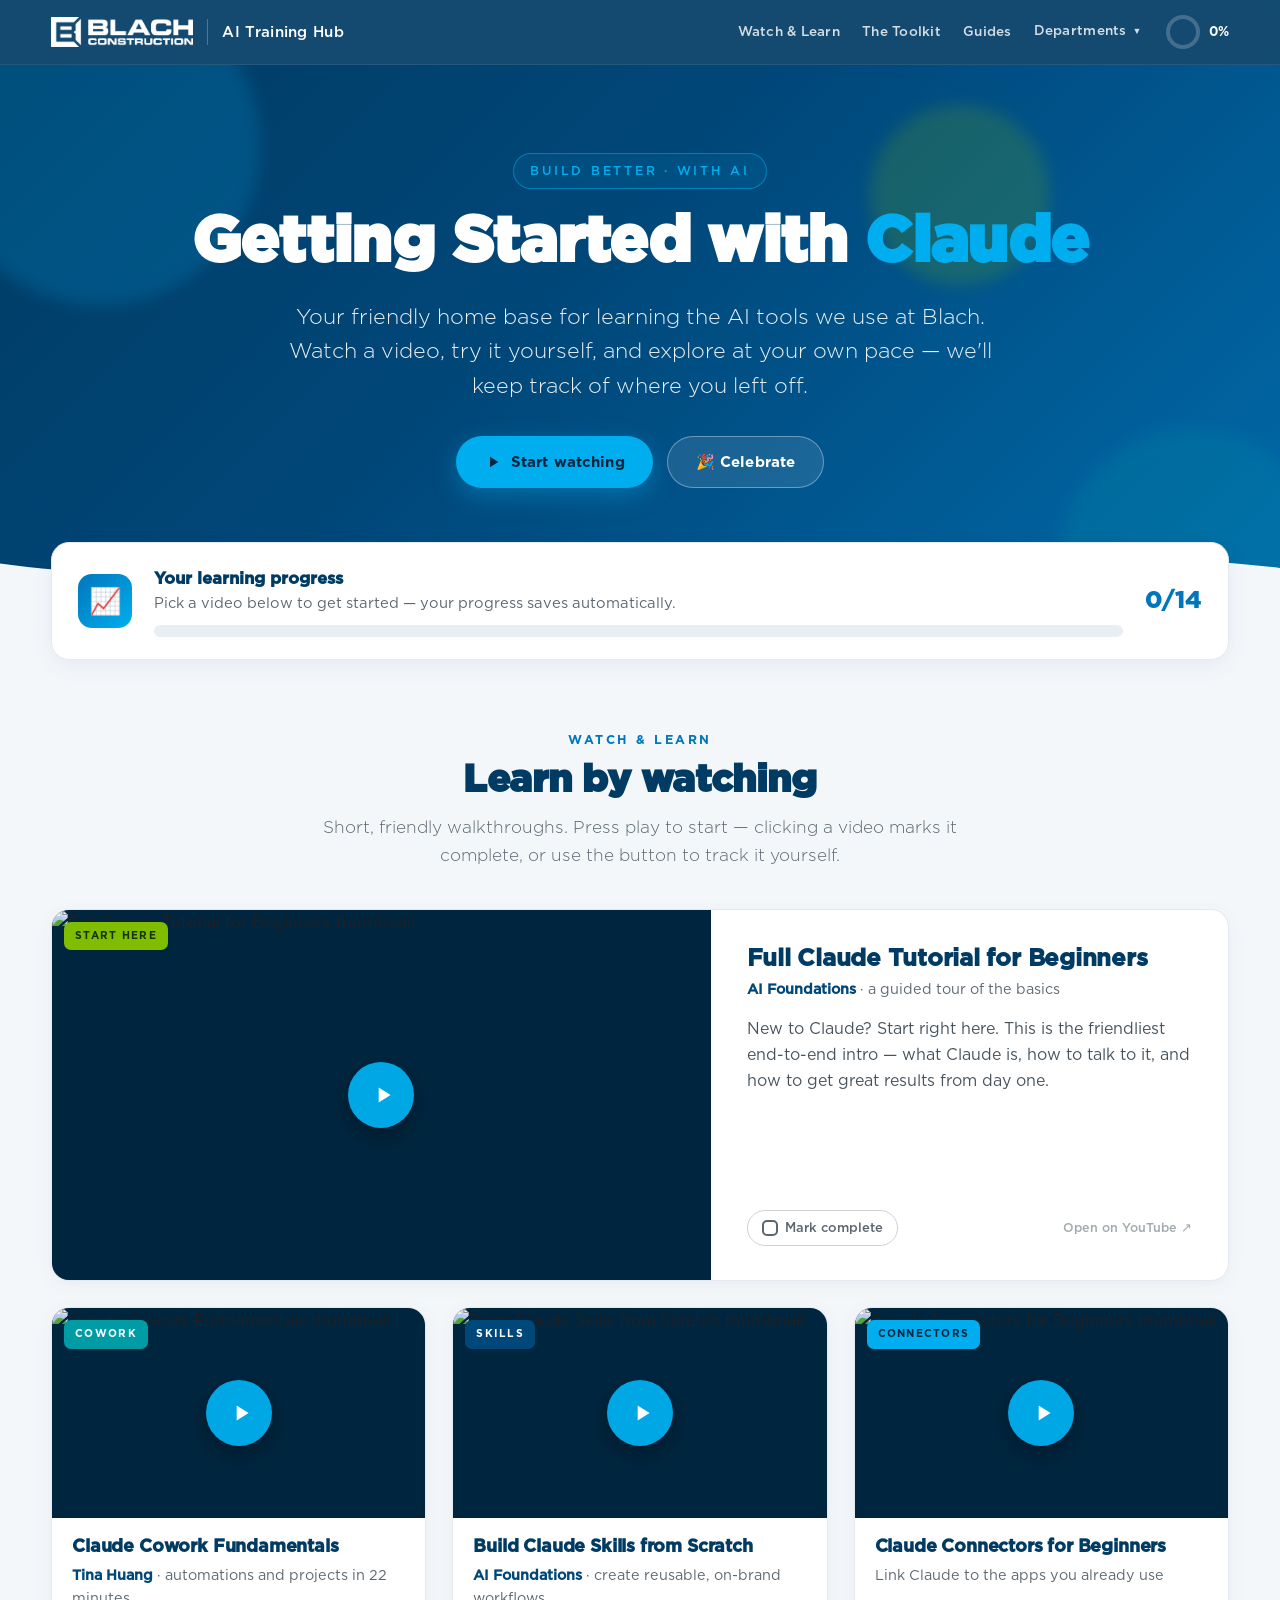
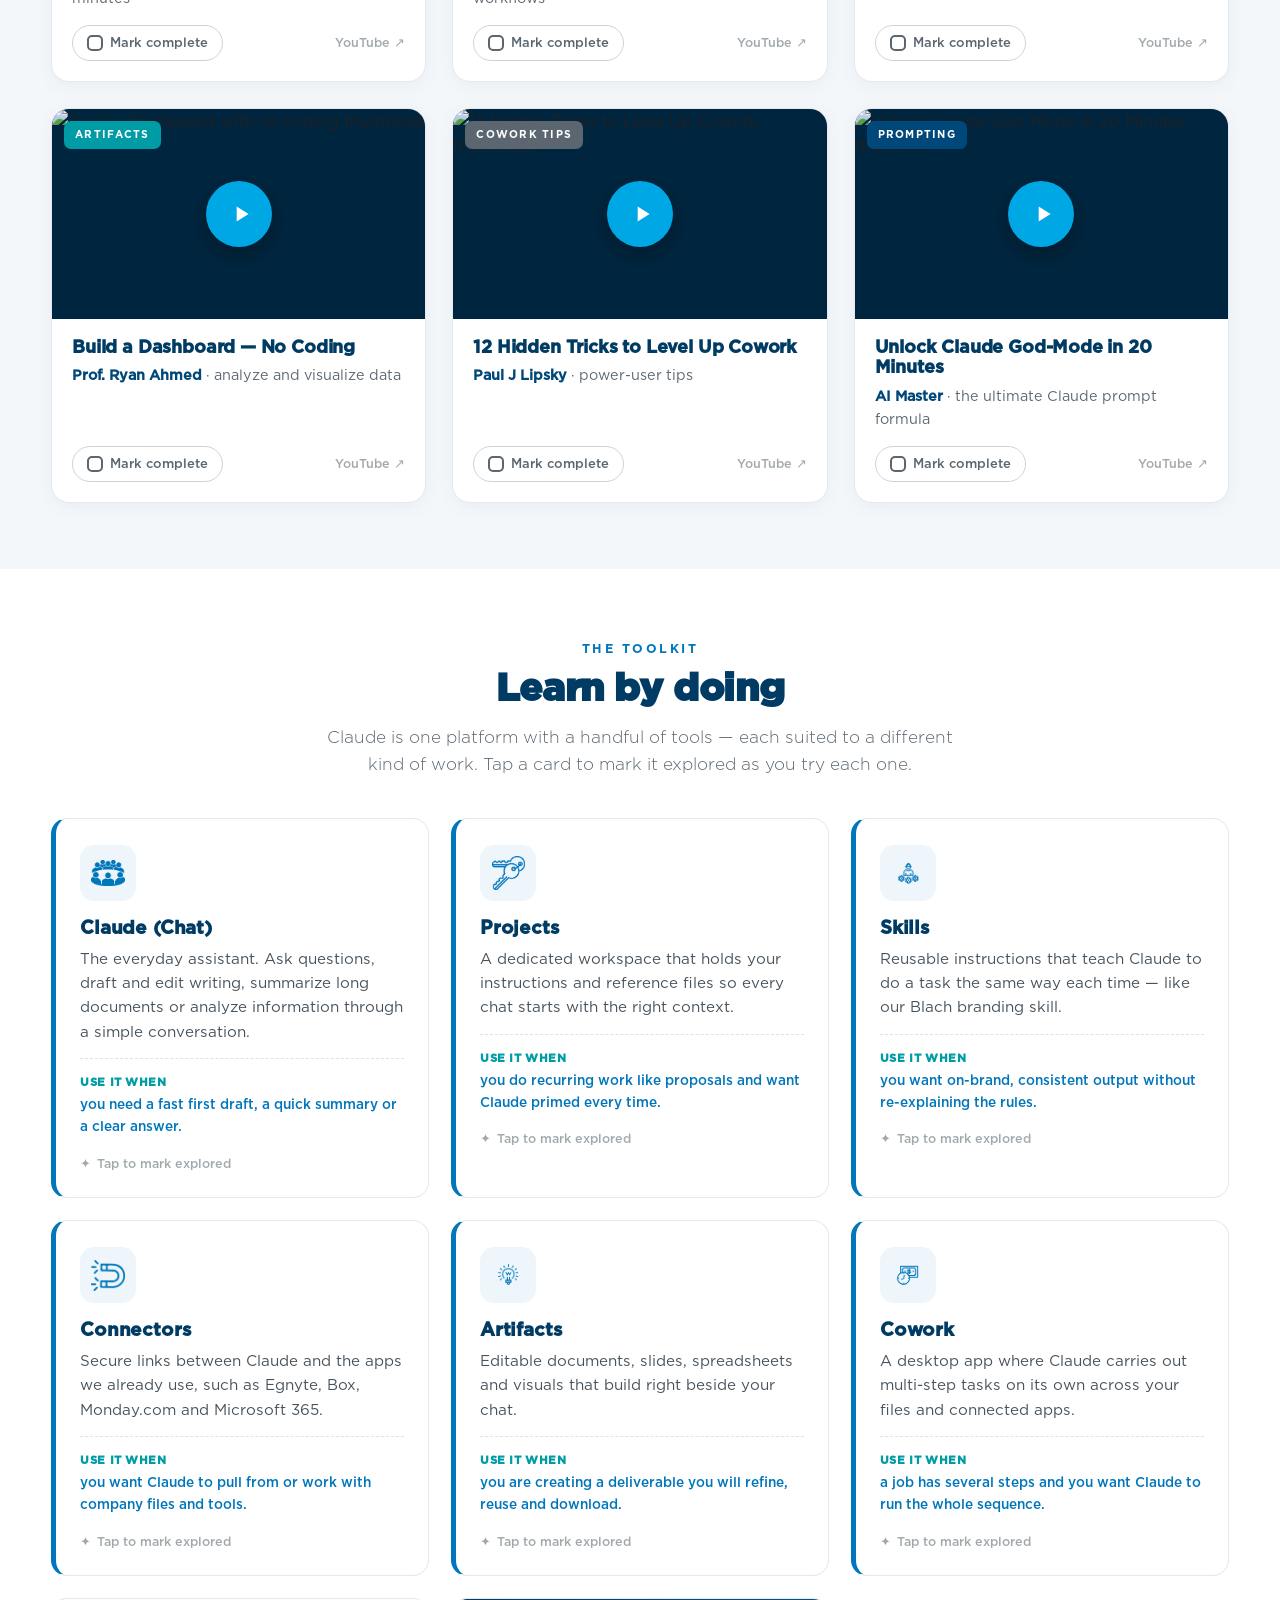
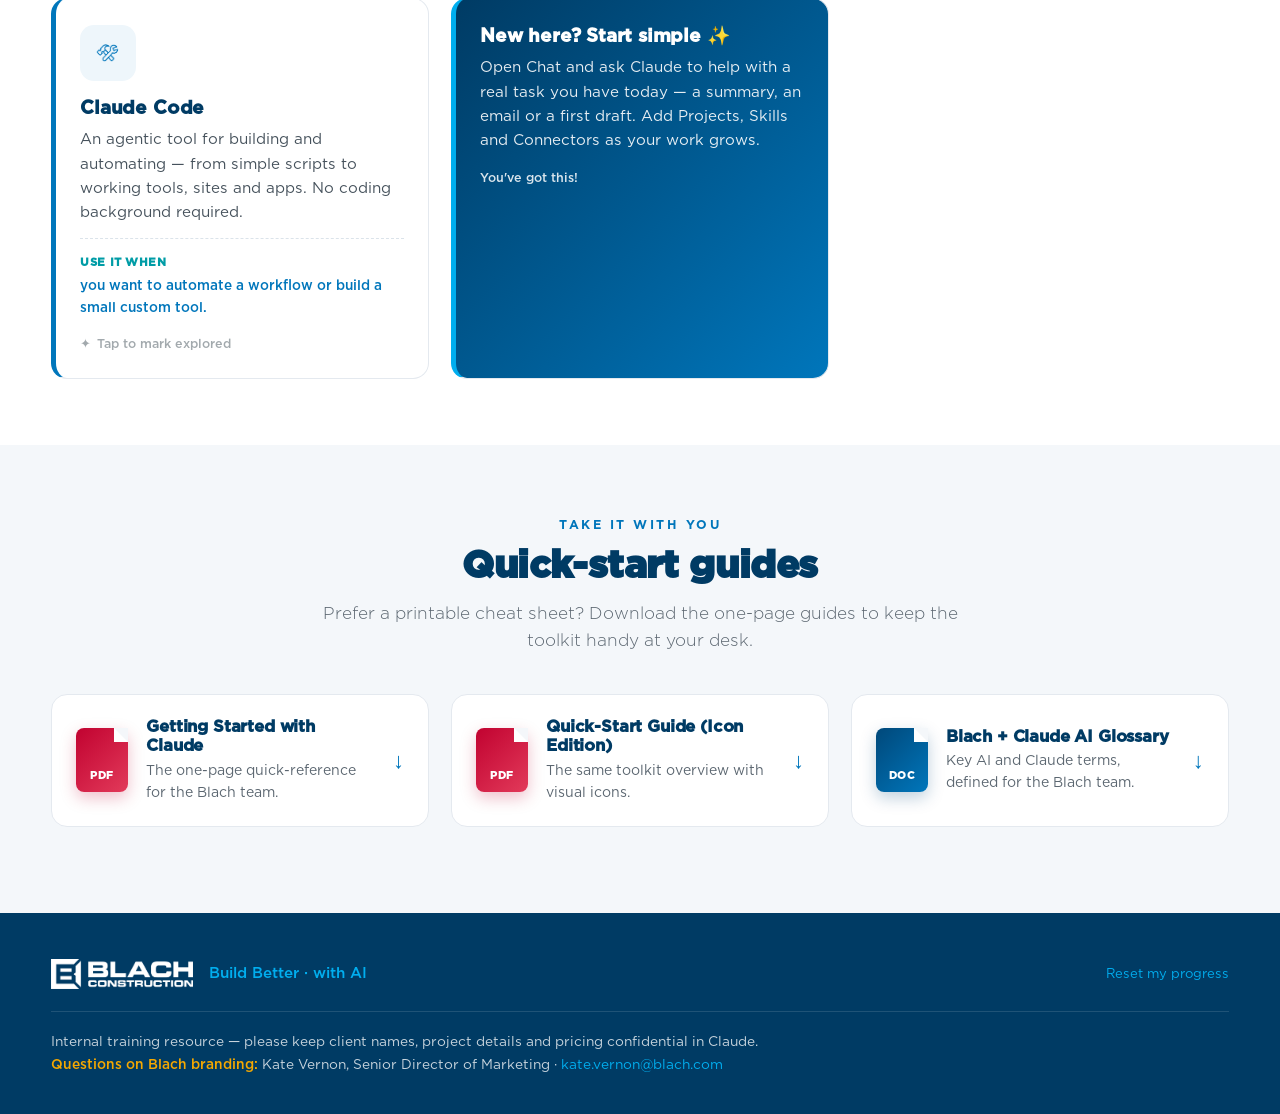
==== index.html @ 416b55e4 "Add Preconstruction department page - New preconstruction.html: Claude for Preconstruction with 5 ve" ====
<!DOCTYPE html>
<html lang="en">
<head>
  <meta charset="UTF-8" />
  <meta name="viewport" content="width=device-width, initial-scale=1.0" />
  <title>Blach AI Training Hub — Getting Started with Claude</title>
  <meta name="description" content="Blach Construction's AI training hub. Watch, do, and explore your way to using Claude in your workday." />
  <link rel="icon" type="image/png" href="assets/img/blach-logo-bug-blue.png" />
  <link rel="preconnect" href="https://i.ytimg.com" />
  <link rel="preconnect" href="https://www.youtube-nocookie.com" />
  <link rel="stylesheet" href="css/brand.css" />
  <link rel="stylesheet" href="css/styles.css" />
</head>
<body data-page="home">
  <canvas id="confetti-canvas" aria-hidden="true"></canvas>

  <!-- ============ NAV ============ -->
  <header class="nav">
    <div class="wrap nav-inner">
      <div class="nav-brand">
        <img class="nav-logo" src="assets/img/blach-logo-horizontal-white.png" alt="Blach Construction" />
        <span class="divider"></span>
        <span class="wordmark">AI Training Hub</span>
      </div>
      <nav class="nav-links">
        <a href="#watch">Watch &amp; Learn</a>
        <a href="#toolkit">The Toolkit</a>
        <a href="#guides">Guides</a>
        <div class="nav-dd">
          <button type="button" aria-haspopup="true" aria-expanded="false">Departments <span class="caret">▼</span></button>
          <div class="menu" role="menu">
            <div class="dd-head">By department</div>
            <a href="marketing.html" role="menuitem"><span class="dot"></span> Marketing</a>
            <a href="accounting.html" role="menuitem"><span class="dot"></span> Accounting</a>
            <a href="preconstruction.html" role="menuitem"><span class="dot"></span> Preconstruction</a>
            <a href="#" class="soon" role="menuitem"><span class="dot"></span> More teams <span class="tag-soon">Soon</span></a>
          </div>
        </div>
      </nav>
      <div class="nav-progress" title="Your overall progress">
        <svg class="ring" viewBox="0 0 34 34" aria-hidden="true">
          <circle class="bg" cx="17" cy="17" r="15"></circle>
          <circle class="fg" cx="17" cy="17" r="15"></circle>
        </svg>
        <span class="pct">0%</span>
      </div>
    </div>
  </header>

  <!-- ============ HERO ============ -->
  <section class="hero">
    <span class="blob b1"></span><span class="blob b2"></span><span class="blob b3"></span>
    <div class="wrap">
      <span class="eyebrow">Build Better · with AI</span>
      <h1>Getting Started with <span class="accent">Claude</span></h1>
      <p class="lede">Your friendly home base for learning the AI tools we use at Blach. Watch a video, try it yourself, and explore at your own pace — we'll keep track of where you left off.</p>
      <div class="hero-cta">
        <a href="#watch" class="btn btn-primary">
          <svg width="18" height="18" viewBox="0 0 24 24" fill="currentColor"><path d="M8 5v14l11-7z"/></svg>
          Start watching
        </a>
        <button id="celebrate" class="btn btn-ghost" type="button">🎉 Celebrate</button>
      </div>
    </div>
    <svg class="wave" viewBox="0 0 1440 80" preserveAspectRatio="none" aria-hidden="true">
      <path fill="#f4f7fa" d="M0,40 C360,90 1080,0 1440,45 L1440,80 L0,80 Z"></path>
    </svg>
  </section>

  <!-- ============ PROGRESS BANNER ============ -->
  <div class="wrap">
    <div class="progress-banner reveal">
      <div class="pb-icon">📈</div>
      <div class="pb-text">
        <strong>Your learning progress</strong>
        <div class="sub pb-sub-dynamic">Pick a video below to get started — your progress saves automatically.</div>
        <div class="progress-bar-track"><div class="progress-bar-fill"></div></div>
      </div>
      <div class="pb-count">0/0</div>
    </div>
  </div>

  <!-- ============ WATCH & LEARN ============ -->
  <section class="block" id="watch">
    <div class="wrap">
      <div class="section-head reveal">
        <span class="kicker">Watch &amp; Learn</span>
        <h2>Learn by watching</h2>
        <p>Short, friendly walkthroughs. Press play to start — clicking a video marks it complete, or use the button to track it yourself.</p>
      </div>

      <div class="video-grid">

        <!-- FEATURED -->
        <article class="video-card featured reveal" data-id="rRrBbyv3ChM" data-title="Full Claude Tutorial for Beginners">
          <div class="vc-media">
            <span class="vc-badge start">Start here</span>
            <span class="vc-done-flag"><svg viewBox="0 0 24 24"><path d="M9 16.2 4.8 12l-1.4 1.4L9 19 21 7l-1.4-1.4z"/></svg></span>
            <img class="thumb" loading="lazy" src="https://i.ytimg.com/vi/rRrBbyv3ChM/hqdefault.jpg" alt="Full Claude Tutorial for Beginners thumbnail" />
            <div class="vc-play"><span class="pbtn"><svg viewBox="0 0 24 24"><path d="M8 5v14l11-7z"/></svg></span></div>
          </div>
          <div class="vc-body">
            <h3>Full Claude Tutorial for Beginners</h3>
            <p class="author"><b>AI Foundations</b> · a guided tour of the basics</p>
            <p class="desc" style="font-family:var(--font-book);color:#46525c;margin-bottom:18px;">New to Claude? Start right here. This is the friendliest end-to-end intro — what Claude is, how to talk to it, and how to get great results from day one.</p>
            <div class="vc-foot">
              <button class="mark-btn" type="button">
                <span class="box"><svg viewBox="0 0 24 24"><path d="M9 16.2 4.8 12l-1.4 1.4L9 19 21 7l-1.4-1.4z"/></svg></span>
                <span class="label">Mark complete</span>
              </button>
              <a class="yt-link" href="https://www.youtube.com/watch?v=rRrBbyv3ChM" target="_blank" rel="noopener">Open on YouTube ↗</a>
            </div>
          </div>
        </article>

        <!-- COWORK -->
        <article class="video-card reveal" data-id="uGwDuvSqgYI" data-title="Claude Cowork Fundamentals">
          <div class="vc-media">
            <span class="vc-badge cowork">Cowork</span>
            <span class="vc-done-flag"><svg viewBox="0 0 24 24"><path d="M9 16.2 4.8 12l-1.4 1.4L9 19 21 7l-1.4-1.4z"/></svg></span>
            <img class="thumb" loading="lazy" src="https://i.ytimg.com/vi/uGwDuvSqgYI/hqdefault.jpg" alt="Claude Cowork Fundamentals thumbnail" />
            <div class="vc-play"><span class="pbtn"><svg viewBox="0 0 24 24"><path d="M8 5v14l11-7z"/></svg></span></div>
          </div>
          <div class="vc-body">
            <h3>Claude Cowork Fundamentals</h3>
            <p class="author"><b>Tina Huang</b> · automations and projects in 22 minutes</p>
            <div class="vc-foot">
              <button class="mark-btn" type="button">
                <span class="box"><svg viewBox="0 0 24 24"><path d="M9 16.2 4.8 12l-1.4 1.4L9 19 21 7l-1.4-1.4z"/></svg></span>
                <span class="label">Mark complete</span>
              </button>
              <a class="yt-link" href="https://www.youtube.com/watch?v=uGwDuvSqgYI" target="_blank" rel="noopener">YouTube ↗</a>
            </div>
          </div>
        </article>

        <!-- SKILLS -->
        <article class="video-card reveal d1" data-id="YkpEX_jlb04" data-title="Build Claude Skills from Scratch">
          <div class="vc-media">
            <span class="vc-badge skills">Skills</span>
            <span class="vc-done-flag"><svg viewBox="0 0 24 24"><path d="M9 16.2 4.8 12l-1.4 1.4L9 19 21 7l-1.4-1.4z"/></svg></span>
            <img class="thumb" loading="lazy" src="https://i.ytimg.com/vi/YkpEX_jlb04/hqdefault.jpg" alt="Build Claude Skills from Scratch thumbnail" />
            <div class="vc-play"><span class="pbtn"><svg viewBox="0 0 24 24"><path d="M8 5v14l11-7z"/></svg></span></div>
          </div>
          <div class="vc-body">
            <h3>Build Claude Skills from Scratch</h3>
            <p class="author"><b>AI Foundations</b> · create reusable, on-brand workflows</p>
            <div class="vc-foot">
              <button class="mark-btn" type="button">
                <span class="box"><svg viewBox="0 0 24 24"><path d="M9 16.2 4.8 12l-1.4 1.4L9 19 21 7l-1.4-1.4z"/></svg></span>
                <span class="label">Mark complete</span>
              </button>
              <a class="yt-link" href="https://www.youtube.com/watch?v=YkpEX_jlb04" target="_blank" rel="noopener">YouTube ↗</a>
            </div>
          </div>
        </article>

        <!-- CONNECTORS -->
        <article class="video-card reveal d2" data-id="sBdPnK8pucY" data-title="Claude Connectors for Beginners">
          <div class="vc-media">
            <span class="vc-badge connectors">Connectors</span>
            <span class="vc-done-flag"><svg viewBox="0 0 24 24"><path d="M9 16.2 4.8 12l-1.4 1.4L9 19 21 7l-1.4-1.4z"/></svg></span>
            <img class="thumb" loading="lazy" src="https://i.ytimg.com/vi/sBdPnK8pucY/hqdefault.jpg" alt="Claude Connectors for Beginners thumbnail" />
            <div class="vc-play"><span class="pbtn"><svg viewBox="0 0 24 24"><path d="M8 5v14l11-7z"/></svg></span></div>
          </div>
          <div class="vc-body">
            <h3>Claude Connectors for Beginners</h3>
            <p class="author">Link Claude to the apps you already use</p>
            <div class="vc-foot">
              <button class="mark-btn" type="button">
                <span class="box"><svg viewBox="0 0 24 24"><path d="M9 16.2 4.8 12l-1.4 1.4L9 19 21 7l-1.4-1.4z"/></svg></span>
                <span class="label">Mark complete</span>
              </button>
              <a class="yt-link" href="https://www.youtube.com/watch?v=sBdPnK8pucY" target="_blank" rel="noopener">YouTube ↗</a>
            </div>
          </div>
        </article>

        <!-- ARTIFACTS -->
        <article class="video-card reveal" data-id="eJ0wsftaMuA" data-title="Build a Dashboard — No Coding">
          <div class="vc-media">
            <span class="vc-badge artifacts">Artifacts</span>
            <span class="vc-done-flag"><svg viewBox="0 0 24 24"><path d="M9 16.2 4.8 12l-1.4 1.4L9 19 21 7l-1.4-1.4z"/></svg></span>
            <img class="thumb" loading="lazy" src="https://i.ytimg.com/vi/eJ0wsftaMuA/hqdefault.jpg" alt="Build a Dashboard with no coding thumbnail" />
            <div class="vc-play"><span class="pbtn"><svg viewBox="0 0 24 24"><path d="M8 5v14l11-7z"/></svg></span></div>
          </div>
          <div class="vc-body">
            <h3>Build a Dashboard — No Coding</h3>
            <p class="author"><b>Prof. Ryan Ahmed</b> · analyze and visualize data</p>
            <div class="vc-foot">
              <button class="mark-btn" type="button">
                <span class="box"><svg viewBox="0 0 24 24"><path d="M9 16.2 4.8 12l-1.4 1.4L9 19 21 7l-1.4-1.4z"/></svg></span>
                <span class="label">Mark complete</span>
              </button>
              <a class="yt-link" href="https://www.youtube.com/watch?v=eJ0wsftaMuA" target="_blank" rel="noopener">YouTube ↗</a>
            </div>
          </div>
        </article>

        <!-- COWORK TIPS -->
        <article class="video-card reveal d1" data-id="76aUqqi-Gak" data-title="12 Hidden Tricks to Level Up Cowork">
          <div class="vc-media">
            <span class="vc-badge tips">Cowork tips</span>
            <span class="vc-done-flag"><svg viewBox="0 0 24 24"><path d="M9 16.2 4.8 12l-1.4 1.4L9 19 21 7l-1.4-1.4z"/></svg></span>
            <img class="thumb" loading="lazy" src="https://i.ytimg.com/vi/76aUqqi-Gak/hqdefault.jpg" alt="12 Hidden Tricks to Level Up Cowork thumbnail" />
            <div class="vc-play"><span class="pbtn"><svg viewBox="0 0 24 24"><path d="M8 5v14l11-7z"/></svg></span></div>
          </div>
          <div class="vc-body">
            <h3>12 Hidden Tricks to Level Up Cowork</h3>
            <p class="author"><b>Paul J Lipsky</b> · power-user tips</p>
            <div class="vc-foot">
              <button class="mark-btn" type="button">
                <span class="box"><svg viewBox="0 0 24 24"><path d="M9 16.2 4.8 12l-1.4 1.4L9 19 21 7l-1.4-1.4z"/></svg></span>
                <span class="label">Mark complete</span>
              </button>
              <a class="yt-link" href="https://www.youtube.com/watch?v=76aUqqi-Gak" target="_blank" rel="noopener">YouTube ↗</a>
            </div>
          </div>
        </article>

        <!-- PROMPTING -->
        <article class="video-card reveal d2" data-id="jWyb488osEY" data-title="Unlock Claude God-Mode in 20 Minutes">
          <div class="vc-media">
            <span class="vc-badge prompting">Prompting</span>
            <span class="vc-done-flag"><svg viewBox="0 0 24 24"><path d="M9 16.2 4.8 12l-1.4 1.4L9 19 21 7l-1.4-1.4z"/></svg></span>
            <img class="thumb" loading="lazy" src="https://i.ytimg.com/vi/jWyb488osEY/hqdefault.jpg" alt="Unlock Claude God-Mode in 20 Minutes thumbnail" />
            <div class="vc-play"><span class="pbtn"><svg viewBox="0 0 24 24"><path d="M8 5v14l11-7z"/></svg></span></div>
          </div>
          <div class="vc-body">
            <h3>Unlock Claude God-Mode in 20 Minutes</h3>
            <p class="author"><b>AI Master</b> · the ultimate Claude prompt formula</p>
            <div class="vc-foot">
              <button class="mark-btn" type="button">
                <span class="box"><svg viewBox="0 0 24 24"><path d="M9 16.2 4.8 12l-1.4 1.4L9 19 21 7l-1.4-1.4z"/></svg></span>
                <span class="label">Mark complete</span>
              </button>
              <a class="yt-link" href="https://www.youtube.com/watch?v=jWyb488osEY" target="_blank" rel="noopener">YouTube ↗</a>
            </div>
          </div>
        </article>

      </div>
    </div>
  </section>

  <!-- ============ TOOLKIT ============ -->
  <section class="block toolkit-wrap" id="toolkit">
    <div class="wrap">
      <div class="section-head reveal">
        <span class="kicker">The Toolkit</span>
        <h2>Learn by doing</h2>
        <p>Claude is one platform with a handful of tools — each suited to a different kind of work. Tap a card to mark it explored as you try each one.</p>
      </div>

      <div class="tool-grid">

        <article class="tool-card reveal" data-key="chat">
          <div class="check-corner"><svg viewBox="0 0 24 24"><path d="M9 16.2 4.8 12l-1.4 1.4L9 19 21 7l-1.4-1.4z"/></svg></div>
          <div class="ti"><img src="assets/icons/chat.png" alt="" /></div>
          <h3>Claude (Chat)</h3>
          <p class="desc">The everyday assistant. Ask questions, draft and edit writing, summarize long documents or analyze information through a simple conversation.</p>
          <span class="useit"><b>Use it when</b>you need a fast first draft, a quick summary or a clear answer.</span>
          <span class="tool-explore">✦ <span class="label">Tap to mark explored</span></span>
        </article>

        <article class="tool-card reveal d1" data-key="projects">
          <div class="check-corner"><svg viewBox="0 0 24 24"><path d="M9 16.2 4.8 12l-1.4 1.4L9 19 21 7l-1.4-1.4z"/></svg></div>
          <div class="ti"><img src="assets/icons/projects.png" alt="" /></div>
          <h3>Projects</h3>
          <p class="desc">A dedicated workspace that holds your instructions and reference files so every chat starts with the right context.</p>
          <span class="useit"><b>Use it when</b>you do recurring work like proposals and want Claude primed every time.</span>
          <span class="tool-explore">✦ <span class="label">Tap to mark explored</span></span>
        </article>

        <article class="tool-card reveal d2" data-key="skills">
          <div class="check-corner"><svg viewBox="0 0 24 24"><path d="M9 16.2 4.8 12l-1.4 1.4L9 19 21 7l-1.4-1.4z"/></svg></div>
          <div class="ti"><img src="assets/icons/skills.png" alt="" /></div>
          <h3>Skills</h3>
          <p class="desc">Reusable instructions that teach Claude to do a task the same way each time — like our Blach branding skill.</p>
          <span class="useit"><b>Use it when</b>you want on-brand, consistent output without re-explaining the rules.</span>
          <span class="tool-explore">✦ <span class="label">Tap to mark explored</span></span>
        </article>

        <article class="tool-card reveal" data-key="connectors">
          <div class="check-corner"><svg viewBox="0 0 24 24"><path d="M9 16.2 4.8 12l-1.4 1.4L9 19 21 7l-1.4-1.4z"/></svg></div>
          <div class="ti"><img src="assets/icons/connectors.png" alt="" /></div>
          <h3>Connectors</h3>
          <p class="desc">Secure links between Claude and the apps we already use, such as Egnyte, Box, Monday.com and Microsoft 365.</p>
          <span class="useit"><b>Use it when</b>you want Claude to pull from or work with company files and tools.</span>
          <span class="tool-explore">✦ <span class="label">Tap to mark explored</span></span>
        </article>

        <article class="tool-card reveal d1" data-key="artifacts">
          <div class="check-corner"><svg viewBox="0 0 24 24"><path d="M9 16.2 4.8 12l-1.4 1.4L9 19 21 7l-1.4-1.4z"/></svg></div>
          <div class="ti"><img src="assets/icons/artifacts.png" alt="" /></div>
          <h3>Artifacts</h3>
          <p class="desc">Editable documents, slides, spreadsheets and visuals that build right beside your chat.</p>
          <span class="useit"><b>Use it when</b>you are creating a deliverable you will refine, reuse and download.</span>
          <span class="tool-explore">✦ <span class="label">Tap to mark explored</span></span>
        </article>

        <article class="tool-card reveal d2" data-key="cowork">
          <div class="check-corner"><svg viewBox="0 0 24 24"><path d="M9 16.2 4.8 12l-1.4 1.4L9 19 21 7l-1.4-1.4z"/></svg></div>
          <div class="ti"><img src="assets/icons/cowork.png" alt="" /></div>
          <h3>Cowork</h3>
          <p class="desc">A desktop app where Claude carries out multi-step tasks on its own across your files and connected apps.</p>
          <span class="useit"><b>Use it when</b>a job has several steps and you want Claude to run the whole sequence.</span>
          <span class="tool-explore">✦ <span class="label">Tap to mark explored</span></span>
        </article>

        <article class="tool-card reveal" data-key="claude-code">
          <div class="check-corner"><svg viewBox="0 0 24 24"><path d="M9 16.2 4.8 12l-1.4 1.4L9 19 21 7l-1.4-1.4z"/></svg></div>
          <div class="ti"><img src="assets/icons/claude-code.png" alt="" /></div>
          <h3>Claude Code</h3>
          <p class="desc">An agentic tool for building and automating — from simple scripts to working tools, sites and apps. No coding background required.</p>
          <span class="useit"><b>Use it when</b>you want to automate a workflow or build a small custom tool.</span>
          <span class="tool-explore">✦ <span class="label">Tap to mark explored</span></span>
        </article>

        <article class="tool-card promo reveal d1" style="border-left-color:var(--cyan);background:linear-gradient(135deg,#003B64,#0076BB);color:#fff;cursor:default;">
          <h3 style="color:#fff;">New here? Start simple ✨</h3>
          <p class="desc" style="color:rgba(255,255,255,0.9);">Open Chat and ask Claude to help with a real task you have today — a summary, an email or a first draft. Add Projects, Skills and Connectors as your work grows.</p>
          <span class="tool-explore" style="color:rgba(255,255,255,0.85);">You've got this!</span>
        </article>

      </div>
    </div>
  </section>

  <!-- ============ GUIDES ============ -->
  <section class="block" id="guides">
    <div class="wrap">
      <div class="section-head reveal">
        <span class="kicker">Take it with you</span>
        <h2>Quick-start guides</h2>
        <p>Prefer a printable cheat sheet? Download the one-page guides to keep the toolkit handy at your desk.</p>
      </div>
      <div class="guide-grid">
        <a class="guide-card reveal" href="assets/guides/Claude_Quick_Start_Guide.pdf" target="_blank" rel="noopener" download>
          <div class="gicon"><span>PDF</span></div>
          <div class="gtext">
            <h3>Getting Started with Claude</h3>
            <p>The one-page quick-reference for the Blach team.</p>
          </div>
          <div class="dl">↓</div>
        </a>
        <a class="guide-card reveal d1" href="assets/guides/Claude_Quick_Start_Guide_Icons.pdf" target="_blank" rel="noopener" download>
          <div class="gicon"><span>PDF</span></div>
          <div class="gtext">
            <h3>Quick-Start Guide (Icon Edition)</h3>
            <p>The same toolkit overview with visual icons.</p>
          </div>
          <div class="dl">↓</div>
        </a>
        <a class="guide-card reveal d2" href="assets/guides/Blach_Claude_AI_Glossary.docx" target="_blank" rel="noopener" download>
          <div class="gicon" style="background:linear-gradient(135deg,var(--dark-blue),var(--blach-blue));box-shadow:0 6px 16px rgba(0,72,122,0.25);"><span>DOC</span></div>
          <div class="gtext">
            <h3>Blach + Claude AI Glossary</h3>
            <p>Key AI and Claude terms, defined for the Blach team.</p>
          </div>
          <div class="dl">↓</div>
        </a>
      </div>
    </div>
  </section>

  <!-- ============ FOOTER ============ -->
  <footer>
    <div class="wrap">
      <div class="f-top">
        <img class="f-logo" src="assets/img/blach-logo-horizontal-white.png" alt="Blach Construction" />
        <span class="tag">Build Better · with AI</span>
        <a href="#" id="reset-progress" style="margin-left:auto;font-size:0.82rem;">Reset my progress</a>
      </div>
      <div class="note">
        Internal training resource — please keep client names, project details and pricing confidential in Claude.<br />
        <span class="warn">Questions on Blach branding:</span> Kate Vernon, Senior Director of Marketing · <a href="mailto:kate.vernon@blach.com">kate.vernon@blach.com</a>
      </div>
    </div>
  </footer>

  <div class="toast" id="toast" role="status" aria-live="polite"></div>
  <script src="js/app.js"></script>
</body>
</html>
---- css/brand.css ----
/* ============================================================
   Blach Construction — Brand foundation
   Gotham type stack + official brand color palette.
   (Internal training site — Gotham webfonts embedded for
   internal use only.)
   ============================================================ */

@font-face {
  font-family: "Gotham Light";
  src: url("../assets/fonts/Gotham-Light.woff") format("woff");
  font-weight: normal; font-style: normal; font-display: swap;
}
@font-face {
  font-family: "Gotham Light Italic";
  src: url("../assets/fonts/Gotham-LightItalic.woff") format("woff");
  font-weight: normal; font-style: italic; font-display: swap;
}
@font-face {
  font-family: "Gotham Book";
  src: url("../assets/fonts/Gotham-Book.woff") format("woff");
  font-weight: normal; font-style: normal; font-display: swap;
}
@font-face {
  font-family: "Gotham Book Italic";
  src: url("../assets/fonts/Gotham-BookItalic.woff") format("woff");
  font-weight: normal; font-style: italic; font-display: swap;
}
@font-face {
  font-family: "Gotham Medium";
  src: url("../assets/fonts/Gotham-Medium.woff") format("woff");
  font-weight: normal; font-style: normal; font-display: swap;
}
@font-face {
  font-family: "Gotham Bold";
  src: url("../assets/fonts/Gotham-Bold.woff") format("woff");
  font-weight: normal; font-style: normal; font-display: swap;
}
@font-face {
  font-family: "Gotham Black";
  src: url("../assets/fonts/Gotham-Black.woff") format("woff");
  font-weight: normal; font-style: normal; font-display: swap;
}

:root {
  /* Primary */
  --blach-blue: #0076BB;
  --blach-grey: #A2A9AD;
  /* Secondary / accent */
  --cyan: #00AEEF;
  --teal: #009CA6;
  --dark-blue: #00487A;
  --navy: #003B64;
  /* Highlights */
  --red: #C10230;
  --orange: #FE5000;
  --yellow: #F5A800;
  --green: #80BC00;
  --light-grey: #CFD2D3;
  --dark-grey: #5B6670;
  --black: #231F20;
  --white: #FFFFFF;

  /* Type roles */
  --font-body: "Gotham Book", Arial, sans-serif;
  --font-book: "Gotham Book", Arial, sans-serif;
  --font-light: "Gotham Light", Arial, sans-serif;
  --font-medium: "Gotham Medium", Arial, sans-serif;
  --font-bold: "Gotham Bold", Arial, sans-serif;
  --font-black: "Gotham Black", Arial, sans-serif;
}
---- css/styles.css ----
/* ============================================================
   Blach AI Training Hub — site styles
   ============================================================ */

* { margin: 0; padding: 0; box-sizing: border-box; }

html { scroll-behavior: smooth; scroll-padding-top: 84px; }

body {
  font-family: var(--font-body);
  color: var(--black);
  background: #f4f7fa;
  line-height: 1.6;
  -webkit-font-smoothing: antialiased;
  overflow-x: hidden;
}

h1, h2, h3, h4 { line-height: 1.15; letter-spacing: -0.01em; }

a { color: var(--blach-blue); text-decoration: none; }
a:hover { text-decoration: underline; }

.wrap { width: min(1180px, 92vw); margin: 0 auto; }

/* ---------- Confetti canvas ---------- */
#confetti-canvas {
  position: fixed; inset: 0; width: 100%; height: 100%;
  pointer-events: none; z-index: 9999;
}

/* ============================================================
   Top navigation
   ============================================================ */
.nav {
  position: sticky; top: 0; z-index: 100;
  background: rgba(0, 59, 100, 0.92);
  backdrop-filter: blur(8px);
  -webkit-backdrop-filter: blur(8px);
  border-bottom: 1px solid rgba(255,255,255,0.08);
}
.nav-inner {
  display: flex; align-items: center; gap: 24px;
  height: 64px;
}
.nav-logo { height: 30px; display: block; }
.nav-brand { display: flex; align-items: center; gap: 14px; }
.nav-brand .divider { width: 1px; height: 26px; background: rgba(255,255,255,0.25); }
.nav-brand .wordmark {
  font-family: var(--font-medium); color: #fff; font-size: 15px;
  letter-spacing: 0.02em; white-space: nowrap;
}
.nav-links { display: flex; gap: 22px; margin-left: auto; }
.nav-links a {
  color: rgba(255,255,255,0.82); font-family: var(--font-medium);
  font-size: 13.5px; letter-spacing: 0.02em; position: relative; padding: 4px 0;
}
.nav-links a::after {
  content: ""; position: absolute; left: 0; bottom: -2px; height: 2px; width: 0;
  background: var(--cyan); transition: width .25s ease;
}
.nav-links a:hover { color: #fff; text-decoration: none; }
.nav-links a:hover::after { width: 100%; }

/* dropdown */
.nav-dd { position: relative; }
.nav-dd > button {
  background: none; border: 0; cursor: pointer; color: rgba(255,255,255,0.82);
  font-family: var(--font-medium); font-size: 13.5px; letter-spacing: 0.02em;
  display: inline-flex; align-items: center; gap: 6px; padding: 4px 0;
}
.nav-dd > button:hover { color: #fff; }
.nav-dd > button .caret { transition: transform .25s ease; display: inline-block; font-size: 9px; }
.nav-dd.open > button .caret { transform: rotate(180deg); }
.nav-dd .menu {
  position: absolute; top: calc(100% + 14px); right: 0; min-width: 230px;
  background: #fff; border-radius: 14px; padding: 8px;
  box-shadow: 0 16px 40px rgba(0,0,0,0.22); border: 1px solid #e4e9ef;
  opacity: 0; visibility: hidden; transform: translateY(-8px);
  transition: opacity .2s ease, transform .2s ease, visibility .2s; z-index: 120;
}
.nav-dd.open .menu { opacity: 1; visibility: visible; transform: none; }
.nav-dd .menu::before {
  content: ""; position: absolute; top: -6px; right: 26px; width: 12px; height: 12px;
  background: #fff; transform: rotate(45deg); border-left: 1px solid #e4e9ef; border-top: 1px solid #e4e9ef;
}
.nav-dd .menu .dd-head {
  font-family: var(--font-bold); color: var(--blach-grey); font-size: 10.5px;
  letter-spacing: 0.14em; text-transform: uppercase; padding: 8px 12px 6px;
}
.nav-dd .menu a {
  display: flex; align-items: center; gap: 11px; padding: 10px 12px; border-radius: 9px;
  color: var(--navy); font-family: var(--font-medium); font-size: 14px; white-space: nowrap;
}
.nav-dd .menu a::after { display: none; }
.nav-dd .menu a:hover { background: #eef6fb; text-decoration: none; color: var(--blach-blue); }
.nav-dd .menu a.active { background: #eef6fb; color: var(--blach-blue); }
.nav-dd .menu a .dot { width: 9px; height: 9px; border-radius: 50%; background: var(--teal); flex: 0 0 auto; }
.nav-dd .menu a.soon { color: var(--blach-grey); pointer-events: none; }
.nav-dd .menu a.soon .dot { background: var(--light-grey); }
.nav-dd .menu a.soon .tag-soon {
  margin-left: auto; font-family: var(--font-bold); font-size: 9px; letter-spacing: 0.08em;
  background: #eef1f4; color: var(--blach-grey); padding: 2px 7px; border-radius: 999px; text-transform: uppercase;
}
.nav-home {
  color: rgba(255,255,255,0.82); font-family: var(--font-medium); font-size: 13.5px; letter-spacing: 0.02em;
}

/* mini progress ring in nav */
.nav-progress { display: flex; align-items: center; gap: 9px; }
.nav-progress .ring { width: 34px; height: 34px; transform: rotate(-90deg); }
.nav-progress .ring circle { fill: none; stroke-width: 4; }
.nav-progress .ring .bg { stroke: rgba(255,255,255,0.2); }
.nav-progress .ring .fg {
  stroke: var(--cyan); stroke-linecap: round;
  transition: stroke-dashoffset .6s cubic-bezier(.4,0,.2,1);
}
.nav-progress .pct { color: #fff; font-family: var(--font-bold); font-size: 13px; }

/* ============================================================
   Hero
   ============================================================ */
.hero {
  position: relative; overflow: hidden;
  background: linear-gradient(135deg, #003B64 0%, #00487A 45%, #0076BB 120%);
  color: #fff; padding: 88px 0 110px;
  text-align: center;
}
/* animated floating blobs */
.hero .blob {
  position: absolute; border-radius: 50%; filter: blur(8px); opacity: 0.18;
  animation: float 16s ease-in-out infinite;
}
.hero .blob.b1 { width: 320px; height: 320px; background: var(--cyan); top: -80px; left: -60px; }
.hero .blob.b2 { width: 260px; height: 260px; background: var(--teal); bottom: -90px; right: -40px; animation-delay: -5s; }
.hero .blob.b3 { width: 180px; height: 180px; background: var(--green); top: 40px; right: 18%; animation-delay: -9s; }
@keyframes float {
  0%,100% { transform: translate(0,0) scale(1); }
  33% { transform: translate(30px,-26px) scale(1.08); }
  66% { transform: translate(-22px,18px) scale(.95); }
}

.hero .eyebrow {
  display: inline-block; font-family: var(--font-medium);
  font-size: 12.5px; letter-spacing: 0.22em; text-transform: uppercase;
  color: var(--cyan); margin-bottom: 18px;
  padding: 7px 16px; border: 1px solid rgba(0,174,239,0.5); border-radius: 999px;
  background: rgba(0,174,239,0.08);
}
.hero h1 {
  font-family: var(--font-black);
  font-size: clamp(2.3rem, 5.4vw, 4rem); margin-bottom: 18px;
  position: relative; z-index: 2;
}
.hero h1 .accent { color: var(--cyan); }
.hero p.lede {
  font-family: var(--font-light); font-size: clamp(1.05rem, 2vw, 1.35rem);
  max-width: 720px; margin: 0 auto 34px; color: rgba(255,255,255,0.92);
  position: relative; z-index: 2;
}
.hero-cta { display: flex; gap: 14px; justify-content: center; flex-wrap: wrap; position: relative; z-index: 2; }

.btn {
  display: inline-flex; align-items: center; gap: 9px; cursor: pointer;
  font-family: var(--font-bold); font-size: 15px; letter-spacing: 0.01em;
  padding: 14px 28px; border-radius: 999px; border: 0; transition: transform .15s ease, box-shadow .2s ease, background .2s ease;
}
.btn:hover { transform: translateY(-2px); text-decoration: none; }
.btn-primary { background: var(--cyan); color: #00263f; box-shadow: 0 8px 24px rgba(0,174,239,0.35); }
.btn-primary:hover { background: #2ec0f5; box-shadow: 0 12px 30px rgba(0,174,239,0.45); }
.btn-ghost { background: rgba(255,255,255,0.10); color: #fff; border: 1px solid rgba(255,255,255,0.35); }
.btn-ghost:hover { background: rgba(255,255,255,0.18); }

/* curved bottom divider */
.hero .wave { position: absolute; bottom: -1px; left: 0; width: 100%; display: block; }

/* ============================================================
   Sections
   ============================================================ */
section.block { padding: 66px 0; }
.section-head { text-align: center; margin-bottom: 40px; }
.section-head .kicker {
  font-family: var(--font-bold); color: var(--blach-blue);
  font-size: 12.5px; letter-spacing: 0.2em; text-transform: uppercase;
}
.section-head h2 {
  font-family: var(--font-black); color: var(--navy);
  font-size: clamp(1.7rem, 3.4vw, 2.4rem); margin: 8px 0 10px;
}
.section-head p { font-family: var(--font-light); color: var(--dark-grey); font-size: 1.08rem; max-width: 640px; margin: 0 auto; }

/* ---------- progress banner ---------- */
.progress-banner {
  background: #fff; border: 1px solid #e4e9ef; border-radius: 18px;
  padding: 22px 26px; display: flex; align-items: center; gap: 22px;
  box-shadow: 0 6px 22px rgba(0,59,100,0.06); margin-top: -56px; position: relative; z-index: 5;
}
.progress-banner .pb-icon {
  flex: 0 0 auto; width: 54px; height: 54px; border-radius: 14px;
  background: linear-gradient(135deg, var(--blach-blue), var(--cyan));
  display: grid; place-items: center; color: #fff; font-size: 26px;
}
.progress-banner .pb-text { flex: 1 1 auto; }
.progress-banner .pb-text strong { font-family: var(--font-bold); color: var(--navy); font-size: 1.05rem; }
.progress-banner .pb-text .sub { font-family: var(--font-book); color: var(--dark-grey); font-size: 0.92rem; }
.progress-bar-track { height: 12px; background: #e9eef3; border-radius: 999px; overflow: hidden; margin-top: 9px; }
.progress-bar-fill {
  height: 100%; width: 0%; border-radius: 999px;
  background: linear-gradient(90deg, var(--teal), var(--blach-blue), var(--cyan));
  transition: width .7s cubic-bezier(.4,0,.2,1);
}
.progress-banner .pb-count { flex: 0 0 auto; font-family: var(--font-black); color: var(--blach-blue); font-size: 1.5rem; }

/* ============================================================
   Video grid
   ============================================================ */
.video-grid {
  display: grid; gap: 26px;
  grid-template-columns: repeat(auto-fill, minmax(330px, 1fr));
}
.video-card {
  background: #fff; border-radius: 18px; overflow: hidden;
  border: 1px solid #e4e9ef; box-shadow: 0 4px 18px rgba(0,59,100,0.05);
  display: flex; flex-direction: column;
  transition: transform .2s ease, box-shadow .25s ease;
}
.video-card:hover { transform: translateY(-5px); box-shadow: 0 16px 36px rgba(0,59,100,0.13); }
.video-card.featured { grid-column: 1 / -1; flex-direction: row; }
.video-card.featured .vc-media { flex: 1 1 56%; aspect-ratio: 16 / 9; }
.video-card.featured .vc-body { flex: 1 1 44%; justify-content: center; padding: 34px 36px; }
.video-card.featured h3 { font-size: 1.5rem; }
@media (max-width: 820px) {
  .video-card.featured { flex-direction: column; }
  .video-card.featured .vc-media { flex: none; width: 100%; }
}

.vc-media { position: relative; aspect-ratio: 16 / 9; background: #00263f; cursor: pointer; }
.vc-media img.thumb { width: 100%; height: 100%; object-fit: cover; display: block; }
.vc-media iframe { width: 100%; height: 100%; border: 0; display: block; }
.vc-play {
  position: absolute; inset: 0; display: grid; place-items: center;
  background: linear-gradient(to top, rgba(0,38,63,0.45), rgba(0,38,63,0.05));
  transition: background .2s ease;
}
.vc-media:hover .vc-play { background: linear-gradient(to top, rgba(0,38,63,0.55), rgba(0,38,63,0.15)); }
.vc-play .pbtn {
  width: 66px; height: 66px; border-radius: 50%;
  background: rgba(0,174,239,0.95); display: grid; place-items: center;
  box-shadow: 0 8px 22px rgba(0,0,0,0.3); transition: transform .2s ease;
}
.vc-media:hover .vc-play .pbtn { transform: scale(1.08); }
.vc-play .pbtn svg { width: 26px; height: 26px; fill: #fff; margin-left: 4px; }

.vc-badge {
  position: absolute; top: 12px; left: 12px; z-index: 2;
  font-family: var(--font-bold); font-size: 10.5px; letter-spacing: 0.12em; text-transform: uppercase;
  color: #fff; padding: 6px 11px; border-radius: 7px; background: var(--blach-blue);
}
.vc-badge.start { background: var(--green); color: #143300; }
.vc-badge.cowork { background: var(--teal); }
.vc-badge.skills { background: var(--dark-blue); }
.vc-badge.connectors { background: var(--cyan); color: #00263f; }
.vc-badge.artifacts { background: var(--teal); }
.vc-badge.tips { background: var(--dark-grey); }
.vc-badge.automate { background: var(--orange); }
.vc-badge.connect { background: var(--cyan); color: #00263f; }
.vc-badge.workflows { background: var(--dark-blue); }
.vc-badge.strategy { background: var(--navy); }
.vc-badge.design { background: var(--green); color: #143300; }
.vc-badge.prompting { background: var(--dark-blue); }

/* workflow card tag (Marketing page) */
.tool-card .tooltag {
  display: inline-block; margin-bottom: 14px;
  font-family: var(--font-bold); font-size: 10.5px; letter-spacing: 0.07em; text-transform: uppercase;
  color: var(--blach-blue); background: #eef6fb; padding: 5px 11px; border-radius: 7px;
}
.tool-card .tooltag .meta { color: var(--dark-grey); font-family: var(--font-medium); text-transform: none; letter-spacing: 0; }

.vc-done-flag {
  position: absolute; top: 12px; right: 12px; z-index: 2;
  width: 30px; height: 30px; border-radius: 50%; background: var(--green);
  display: none; place-items: center; box-shadow: 0 4px 10px rgba(0,0,0,0.25);
}
.video-card.watched .vc-done-flag { display: grid; }
.vc-done-flag svg { width: 16px; height: 16px; fill: #fff; }

.vc-body { padding: 18px 20px 20px; display: flex; flex-direction: column; flex: 1; }
.vc-body h3 { font-family: var(--font-bold); color: var(--navy); font-size: 1.12rem; margin-bottom: 6px; }
.vc-body .author { font-family: var(--font-book); color: var(--dark-grey); font-size: 0.9rem; margin-bottom: 16px; }
.vc-body .author b { font-family: var(--font-medium); color: var(--dark-blue); }
.vc-foot { margin-top: auto; display: flex; align-items: center; justify-content: space-between; gap: 10px; }

.mark-btn {
  font-family: var(--font-medium); font-size: 13px; cursor: pointer;
  display: inline-flex; align-items: center; gap: 7px;
  padding: 9px 14px; border-radius: 999px; border: 1.5px solid var(--light-grey);
  background: #fff; color: var(--dark-grey); transition: all .18s ease;
}
.mark-btn:hover { border-color: var(--blach-blue); color: var(--blach-blue); }
.mark-btn .box {
  width: 16px; height: 16px; border-radius: 5px; border: 2px solid currentColor;
  display: grid; place-items: center;
}
.mark-btn .box svg { width: 10px; height: 10px; fill: #fff; opacity: 0; }
.video-card.watched .mark-btn {
  background: var(--green); border-color: var(--green); color: #fff;
}
.video-card.watched .mark-btn .box { background: #fff; border-color: #fff; }
.video-card.watched .mark-btn .box svg { fill: var(--green); opacity: 1; }
.yt-link { font-family: var(--font-medium); font-size: 12.5px; color: var(--blach-grey); }

/* ============================================================
   Toolkit
   ============================================================ */
.toolkit-wrap { background: #fff; }
.tool-grid {
  display: grid; gap: 22px;
  grid-template-columns: repeat(auto-fill, minmax(280px, 1fr));
}
.tool-card {
  position: relative; border: 1px solid #e4e9ef; border-radius: 16px;
  padding: 26px 24px 22px; background: #fff; cursor: pointer;
  transition: transform .2s ease, box-shadow .25s ease, border-color .2s ease;
  border-left: 5px solid var(--blach-blue); overflow: hidden;
}
.tool-card:hover { transform: translateY(-4px); box-shadow: 0 14px 32px rgba(0,59,100,0.12); }
.tool-card .ti {
  width: 56px; height: 56px; margin-bottom: 16px;
  display: grid; place-items: center; border-radius: 14px;
  background: #eef6fb; transition: background .2s ease;
}
.tool-card .ti img { width: 34px; height: 34px; object-fit: contain; }
.tool-card h3 { font-family: var(--font-bold); color: var(--navy); font-size: 1.18rem; margin-bottom: 8px; }
.tool-card .desc { font-family: var(--font-book); color: #46525c; font-size: 0.95rem; }
.tool-card .useit {
  font-family: var(--font-medium); color: var(--blach-blue); font-size: 0.85rem;
  margin-top: 14px; padding-top: 14px; border-top: 1px dashed #dbe3ea; display: block;
}
.tool-card .useit b { font-family: var(--font-bold); text-transform: uppercase; letter-spacing: 0.05em; font-size: 0.72rem; display:block; color: var(--teal); margin-bottom: 3px;}
.tool-explore {
  margin-top: 16px; font-family: var(--font-medium); font-size: 12.5px; color: var(--blach-grey);
  display: inline-flex; align-items: center; gap: 6px;
}
.tool-card.explored { border-left-color: var(--green); }
.tool-card.explored .ti { background: #eef8df; }
.tool-card .check-corner {
  position: absolute; top: 14px; right: 14px; width: 26px; height: 26px;
  border-radius: 50%; background: var(--green); display: none; place-items: center;
}
.tool-card.explored .check-corner { display: grid; }
.tool-card .check-corner svg { width: 14px; height: 14px; fill: #fff; }

/* ============================================================
   Guides / downloads
   ============================================================ */
.guide-grid { display: grid; gap: 22px; grid-template-columns: repeat(auto-fit, minmax(320px, 1fr)); }
.guide-card {
  display: flex; align-items: center; gap: 18px;
  background: #fff; border: 1px solid #e4e9ef; border-radius: 16px; padding: 22px 24px;
  transition: transform .2s ease, box-shadow .25s ease;
}
.guide-card:hover { transform: translateY(-3px); box-shadow: 0 12px 28px rgba(0,59,100,0.1); text-decoration: none; }
.guide-card .gicon {
  flex: 0 0 auto; width: 52px; height: 64px; border-radius: 8px;
  background: linear-gradient(135deg, var(--red), #e23a5a); position: relative;
  display: grid; place-items: end center; padding-bottom: 8px;
  box-shadow: 0 6px 16px rgba(193,2,48,0.25);
}
.guide-card .gicon::before { content: ""; position: absolute; top: 0; right: 0; border-width: 0 14px 14px 0; border-style: solid; border-color: #fff #f4f7fa; }
.guide-card .gicon span { font-family: var(--font-black); color: #fff; font-size: 11px; letter-spacing: 0.05em; }
.guide-card .gtext h3 { font-family: var(--font-bold); color: var(--navy); font-size: 1.05rem; margin-bottom: 3px; }
.guide-card .gtext p { font-family: var(--font-book); color: var(--dark-grey); font-size: 0.88rem; }
.guide-card .dl { margin-left: auto; color: var(--blach-blue); font-size: 22px; }

/* ============================================================
   Footer
   ============================================================ */
footer {
  background: var(--navy); color: rgba(255,255,255,0.78);
  padding: 46px 0 38px; margin-top: 20px;
}
footer .f-top { display: flex; align-items: center; gap: 16px; flex-wrap: wrap; margin-bottom: 22px; }
footer img.f-logo { height: 30px; }
footer .tag { font-family: var(--font-medium); color: var(--cyan); font-size: 0.95rem; }
footer .note {
  font-family: var(--font-book); font-size: 0.86rem; line-height: 1.7;
  border-top: 1px solid rgba(255,255,255,0.12); padding-top: 18px;
}
footer .note .warn { color: var(--yellow); font-family: var(--font-medium); }
footer a { color: var(--cyan); }

/* ============================================================
   Reveal-on-scroll animation
   ============================================================ */
.reveal { opacity: 0; transform: translateY(26px); transition: opacity .6s ease, transform .6s cubic-bezier(.2,.7,.3,1); }
.reveal.in { opacity: 1; transform: none; }
.reveal.d1 { transition-delay: .08s; }
.reveal.d2 { transition-delay: .16s; }
.reveal.d3 { transition-delay: .24s; }

@media (prefers-reduced-motion: reduce) {
  .reveal { opacity: 1; transform: none; transition: none; }
  .hero .blob { animation: none; }
  html { scroll-behavior: auto; }
}

/* ============================================================
   Responsive
   ============================================================ */
@media (max-width: 760px) {
  .nav-links { display: none; }
  .nav-inner { height: 58px; }
  .progress-banner { flex-wrap: wrap; }
  .progress-banner .pb-count { order: 2; }
  section.block { padding: 48px 0; }
}

/* Toast for milestones */
.toast {
  position: fixed; left: 50%; bottom: 30px; transform: translateX(-50%) translateY(120px);
  background: var(--navy); color: #fff; font-family: var(--font-medium); font-size: 0.95rem;
  padding: 14px 24px; border-radius: 999px; box-shadow: 0 12px 34px rgba(0,0,0,0.3);
  z-index: 9998; display: flex; align-items: center; gap: 10px; opacity: 0;
  transition: transform .45s cubic-bezier(.2,.8,.2,1), opacity .4s ease; max-width: 90vw;
}
.toast.show { transform: translateX(-50%) translateY(0); opacity: 1; }
.toast .emoji { font-size: 1.25rem; }
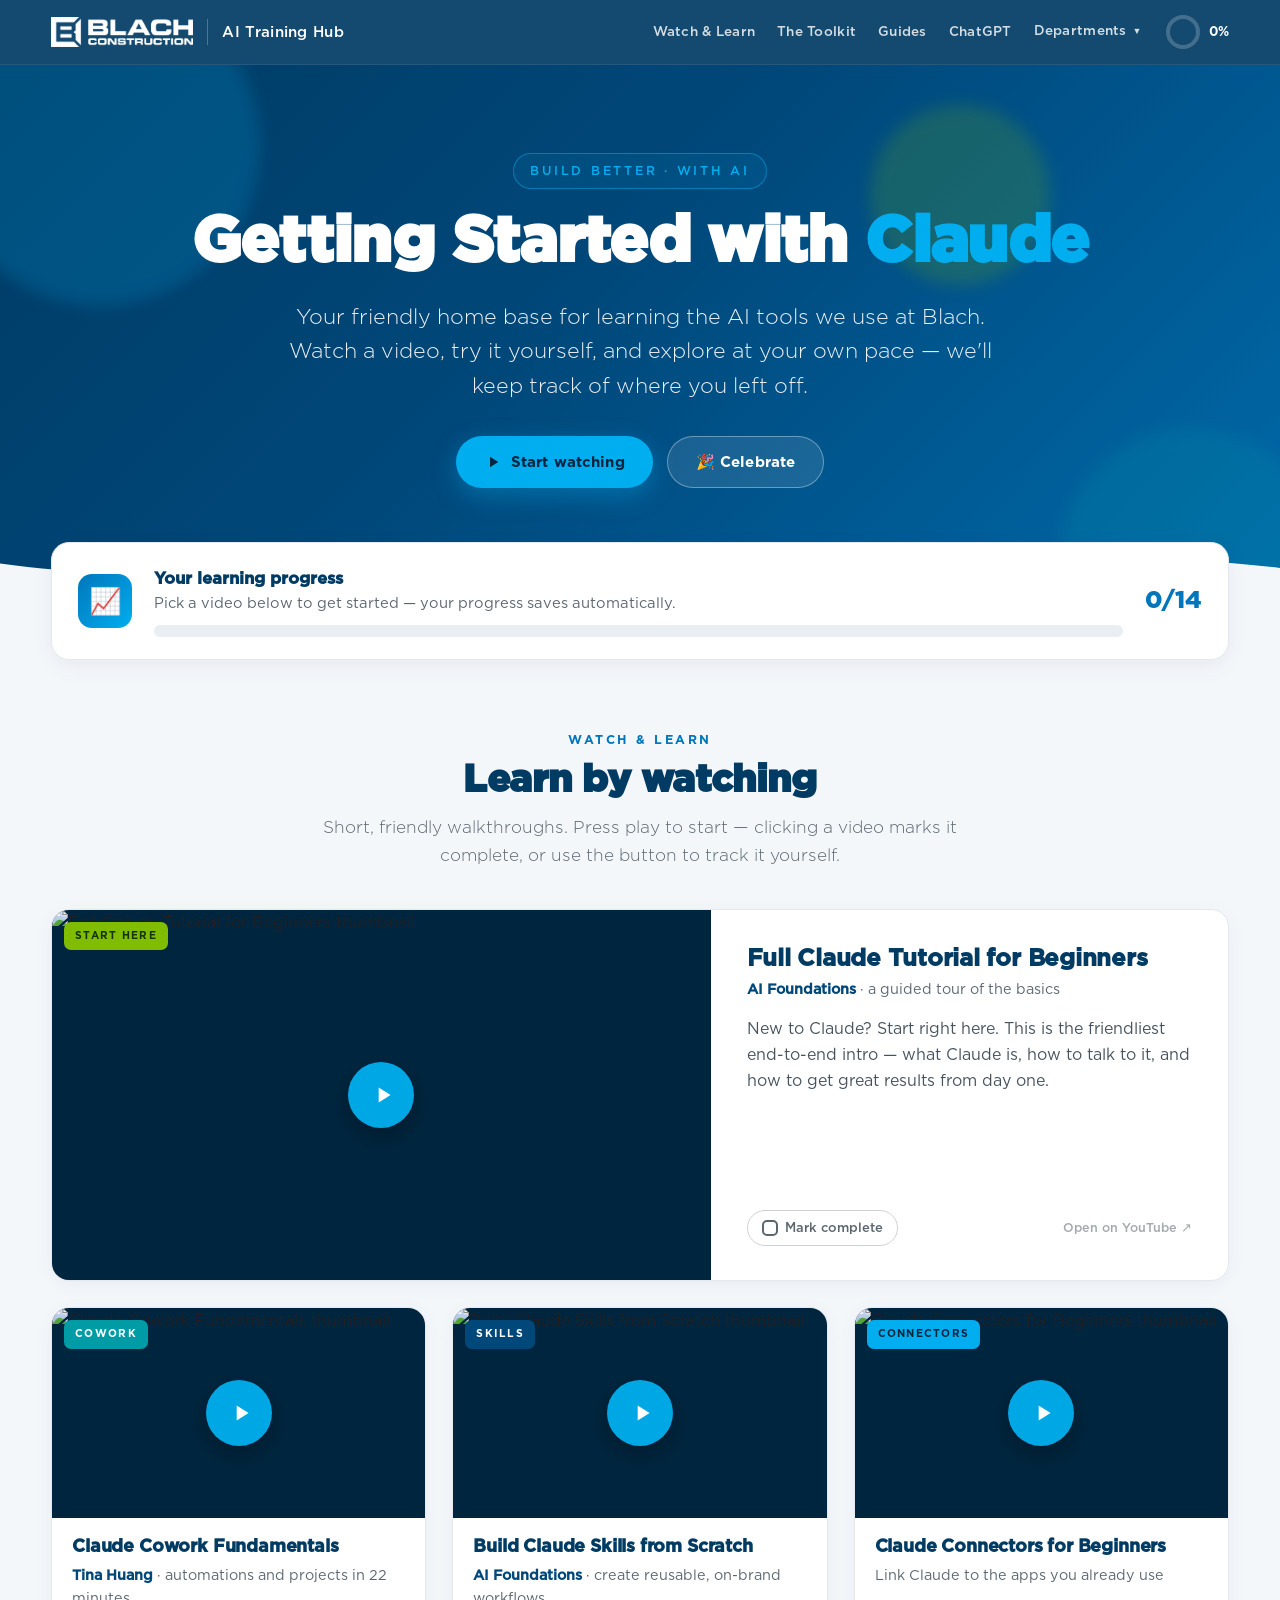
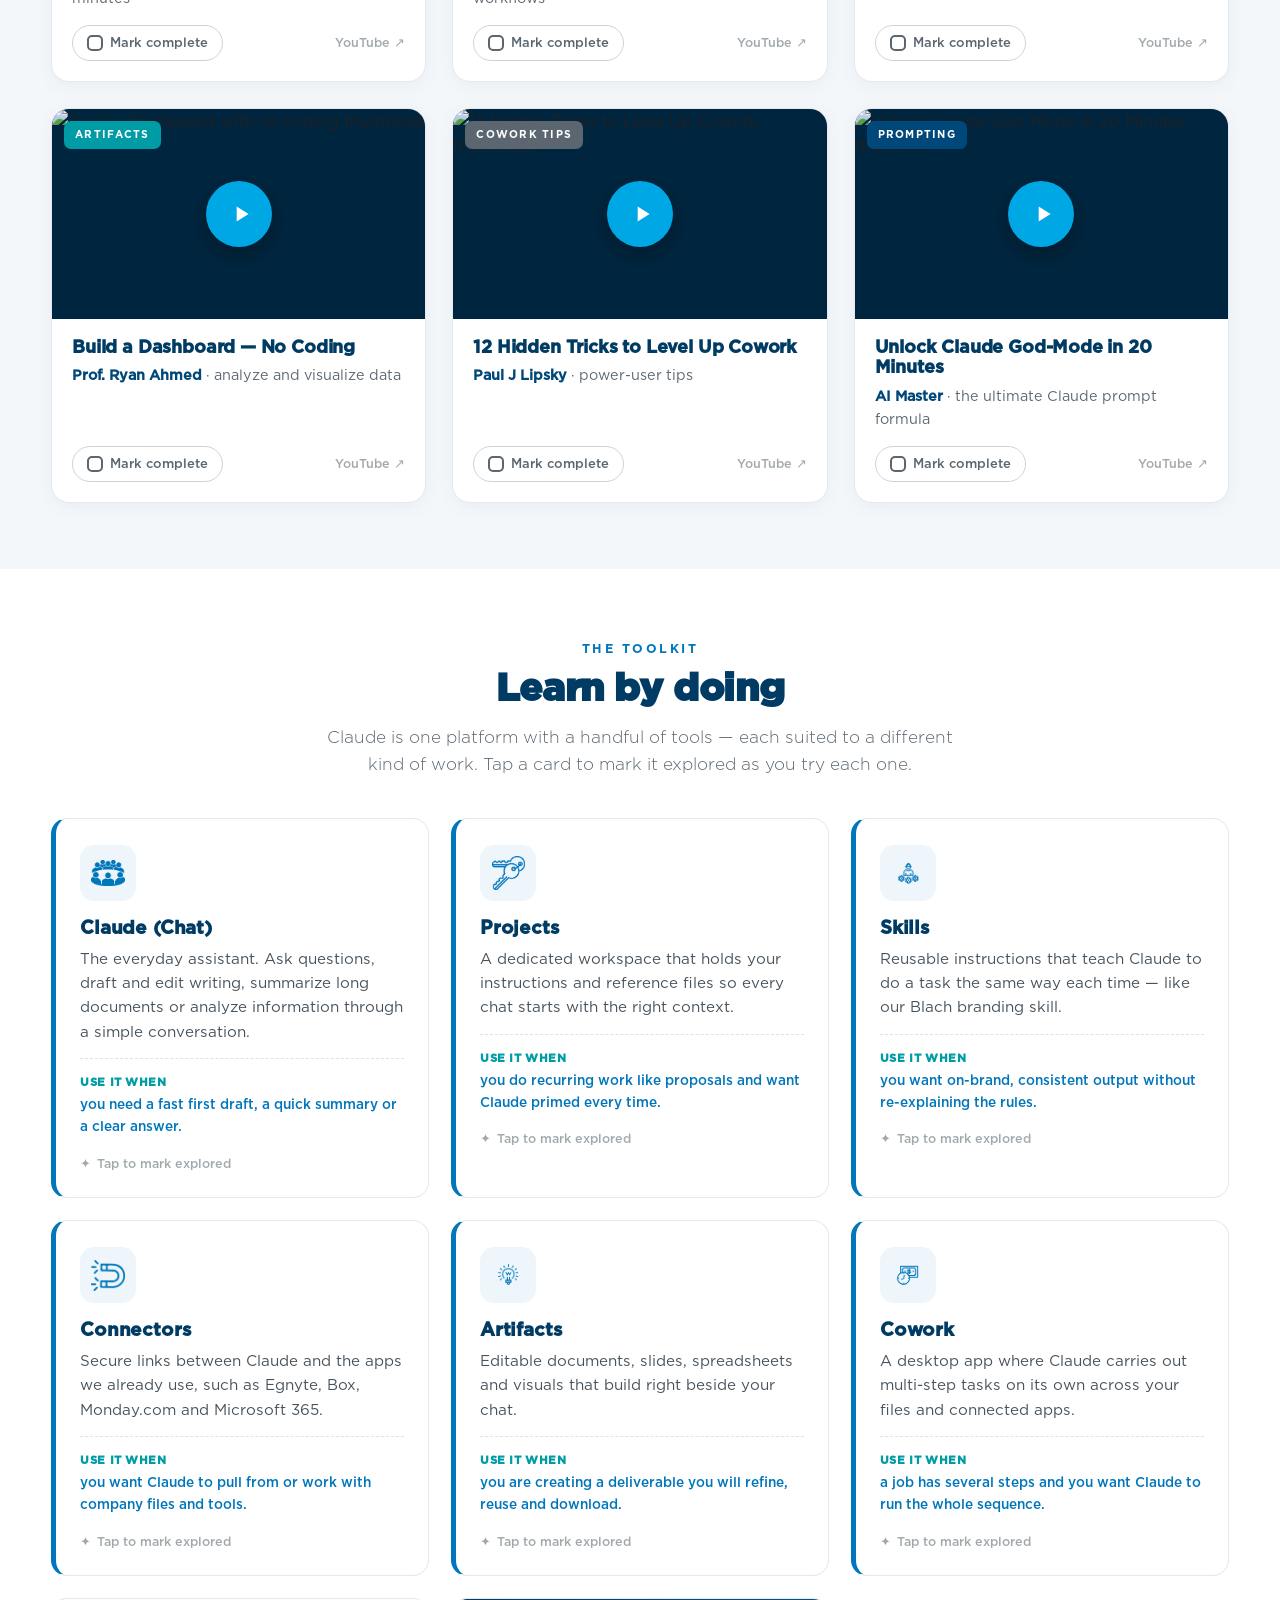
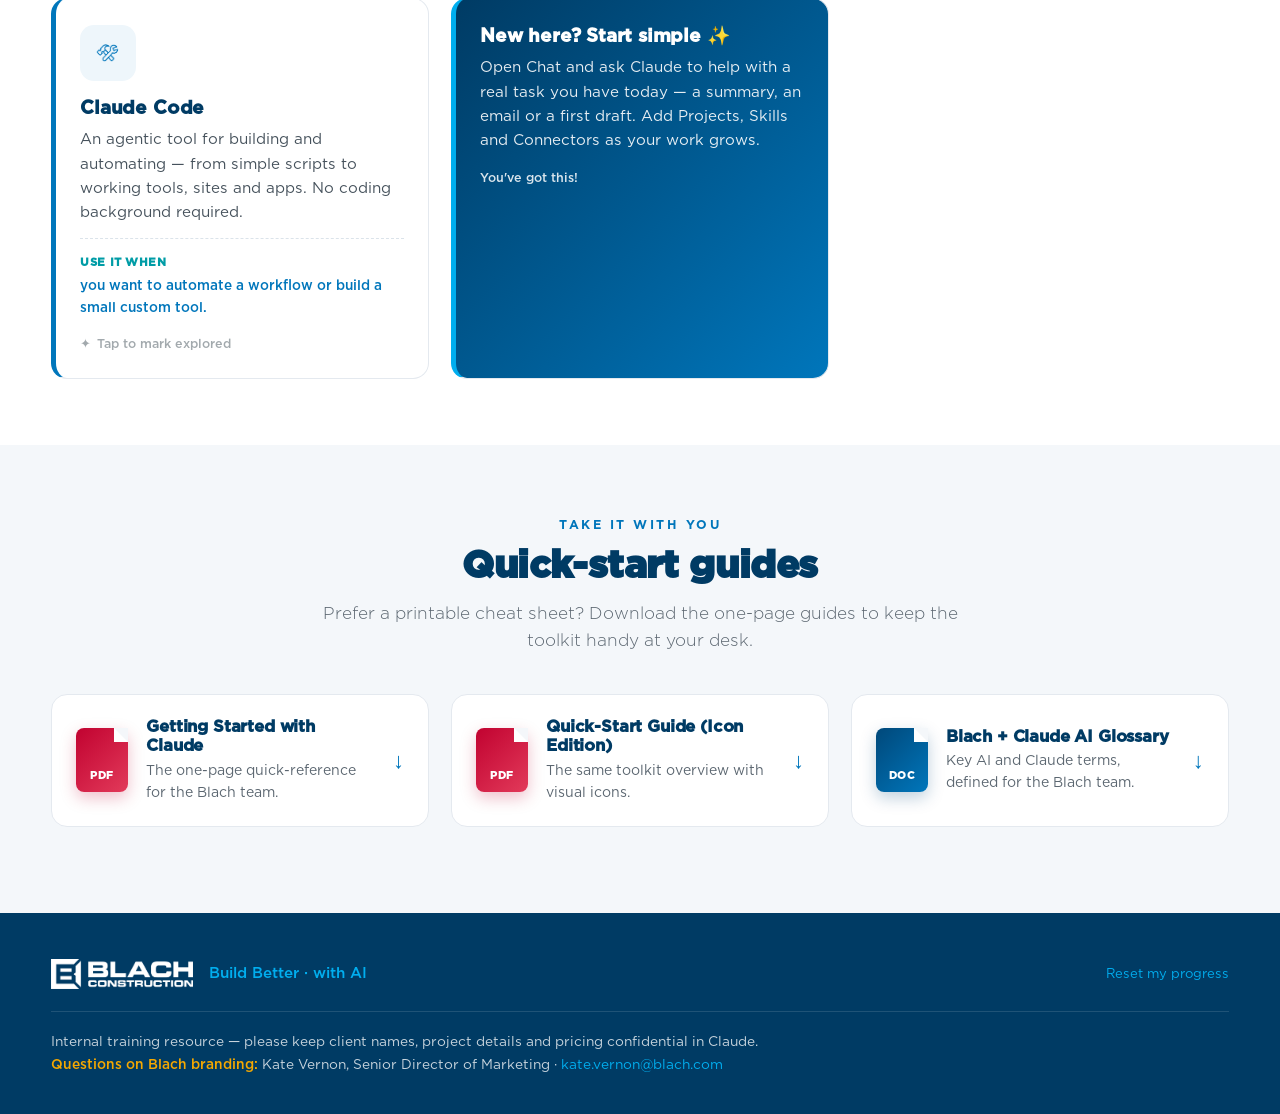
==== commit 8ddbfd37: "Add ChatGPT tutorials page New standalone chatgpt.html, separate from the Claude tracks: 8 videos in" ====
--- a/index.html
+++ b/index.html
@@ -26,6 +26,7 @@
         <a href="#watch">Watch &amp; Learn</a>
         <a href="#toolkit">The Toolkit</a>
         <a href="#guides">Guides</a>
+        <a href="chatgpt.html">ChatGPT</a>
         <div class="nav-dd">
           <button type="button" aria-haspopup="true" aria-expanded="false">Departments <span class="caret">▼</span></button>
           <div class="menu" role="menu">
@@ -33,6 +34,8 @@
             <a href="marketing.html" role="menuitem"><span class="dot"></span> Marketing</a>
             <a href="accounting.html" role="menuitem"><span class="dot"></span> Accounting</a>
             <a href="preconstruction.html" role="menuitem"><span class="dot"></span> Preconstruction</a>
+            <a href="field-operations.html" role="menuitem"><span class="dot"></span> Field Operations</a>
+            <a href="vdc.html" role="menuitem"><span class="dot"></span> VD&amp;C</a>
             <a href="#" class="soon" role="menuitem"><span class="dot"></span> More teams <span class="tag-soon">Soon</span></a>
           </div>
         </div>
--- a/css/styles.css
+++ b/css/styles.css
@@ -216,6 +216,10 @@
 .video-grid {
   display: grid; gap: 26px;
   grid-template-columns: repeat(auto-fill, minmax(330px, 1fr));
+}
+.video-grid.pair { grid-template-columns: repeat(2, 1fr); }
+@media (max-width: 720px) {
+  .video-grid.pair { grid-template-columns: 1fr; }
 }
 .video-card {
   background: #fff; border-radius: 18px; overflow: hidden;
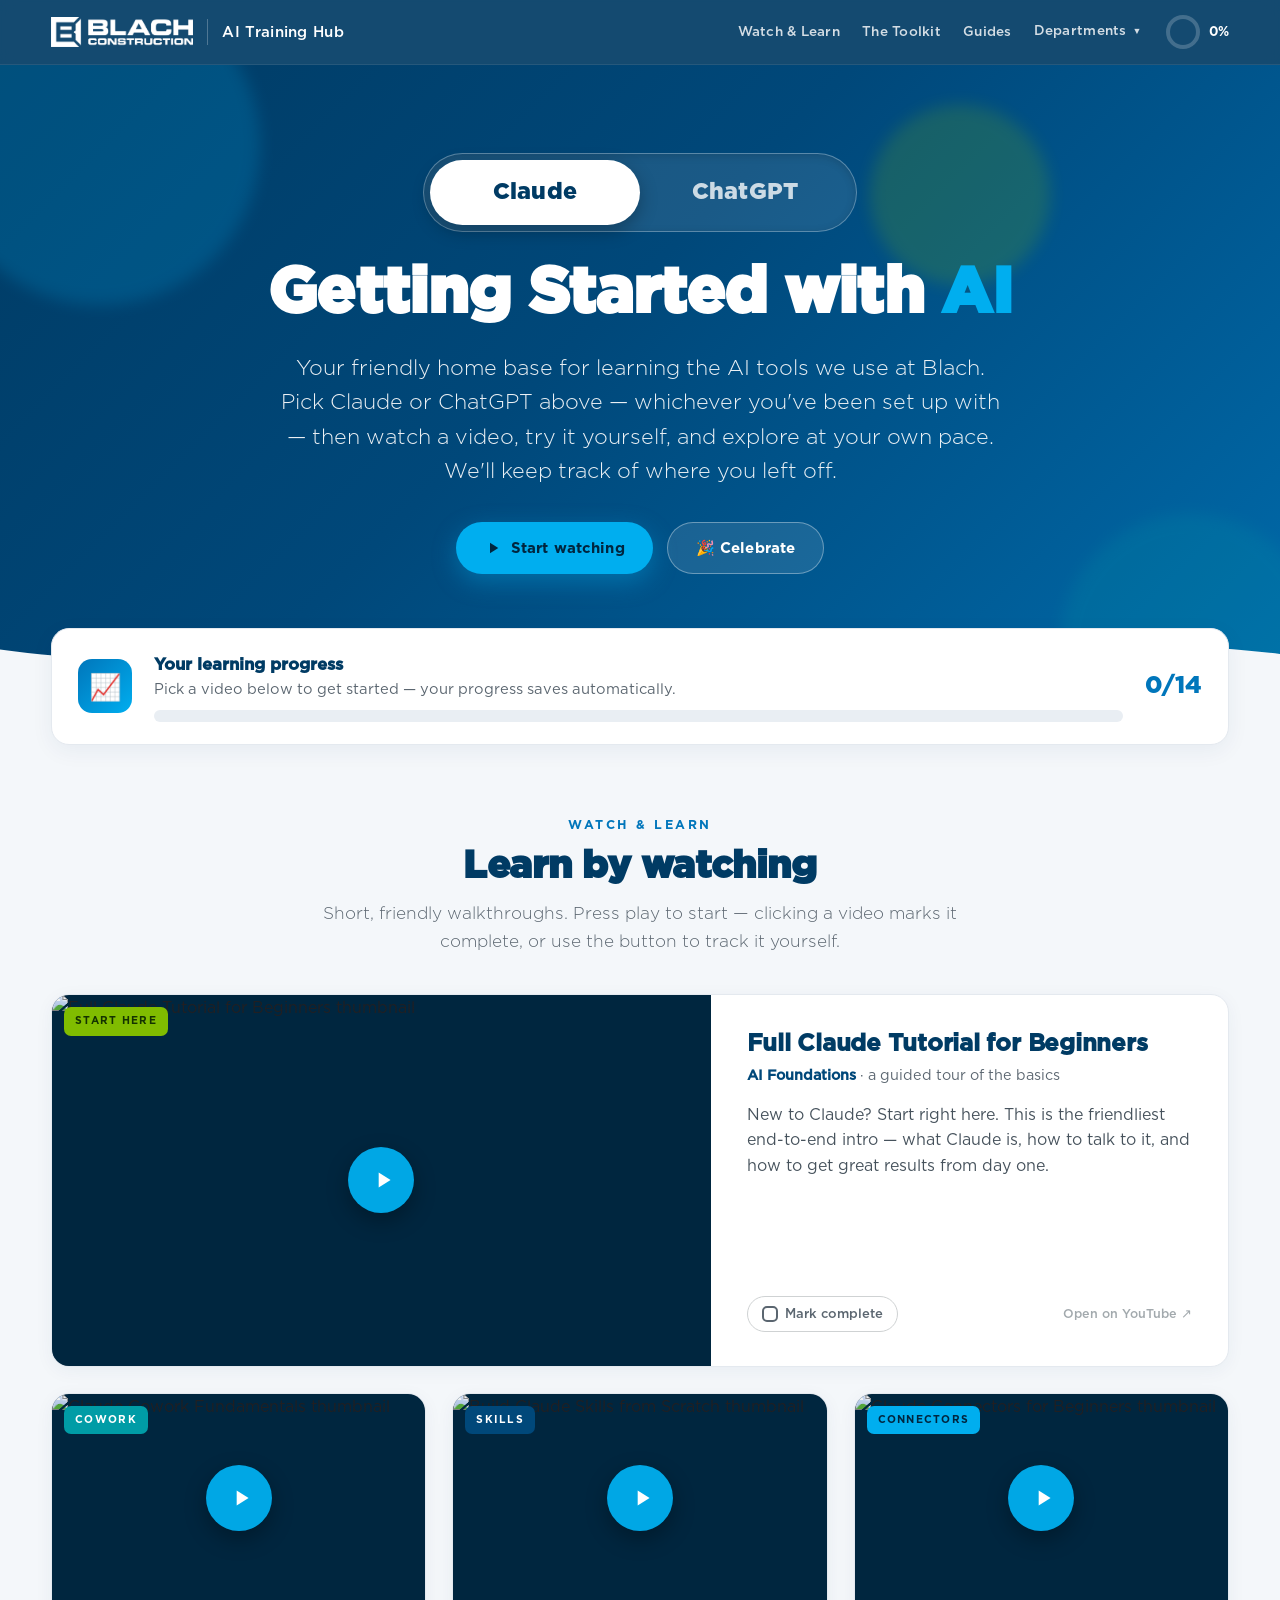
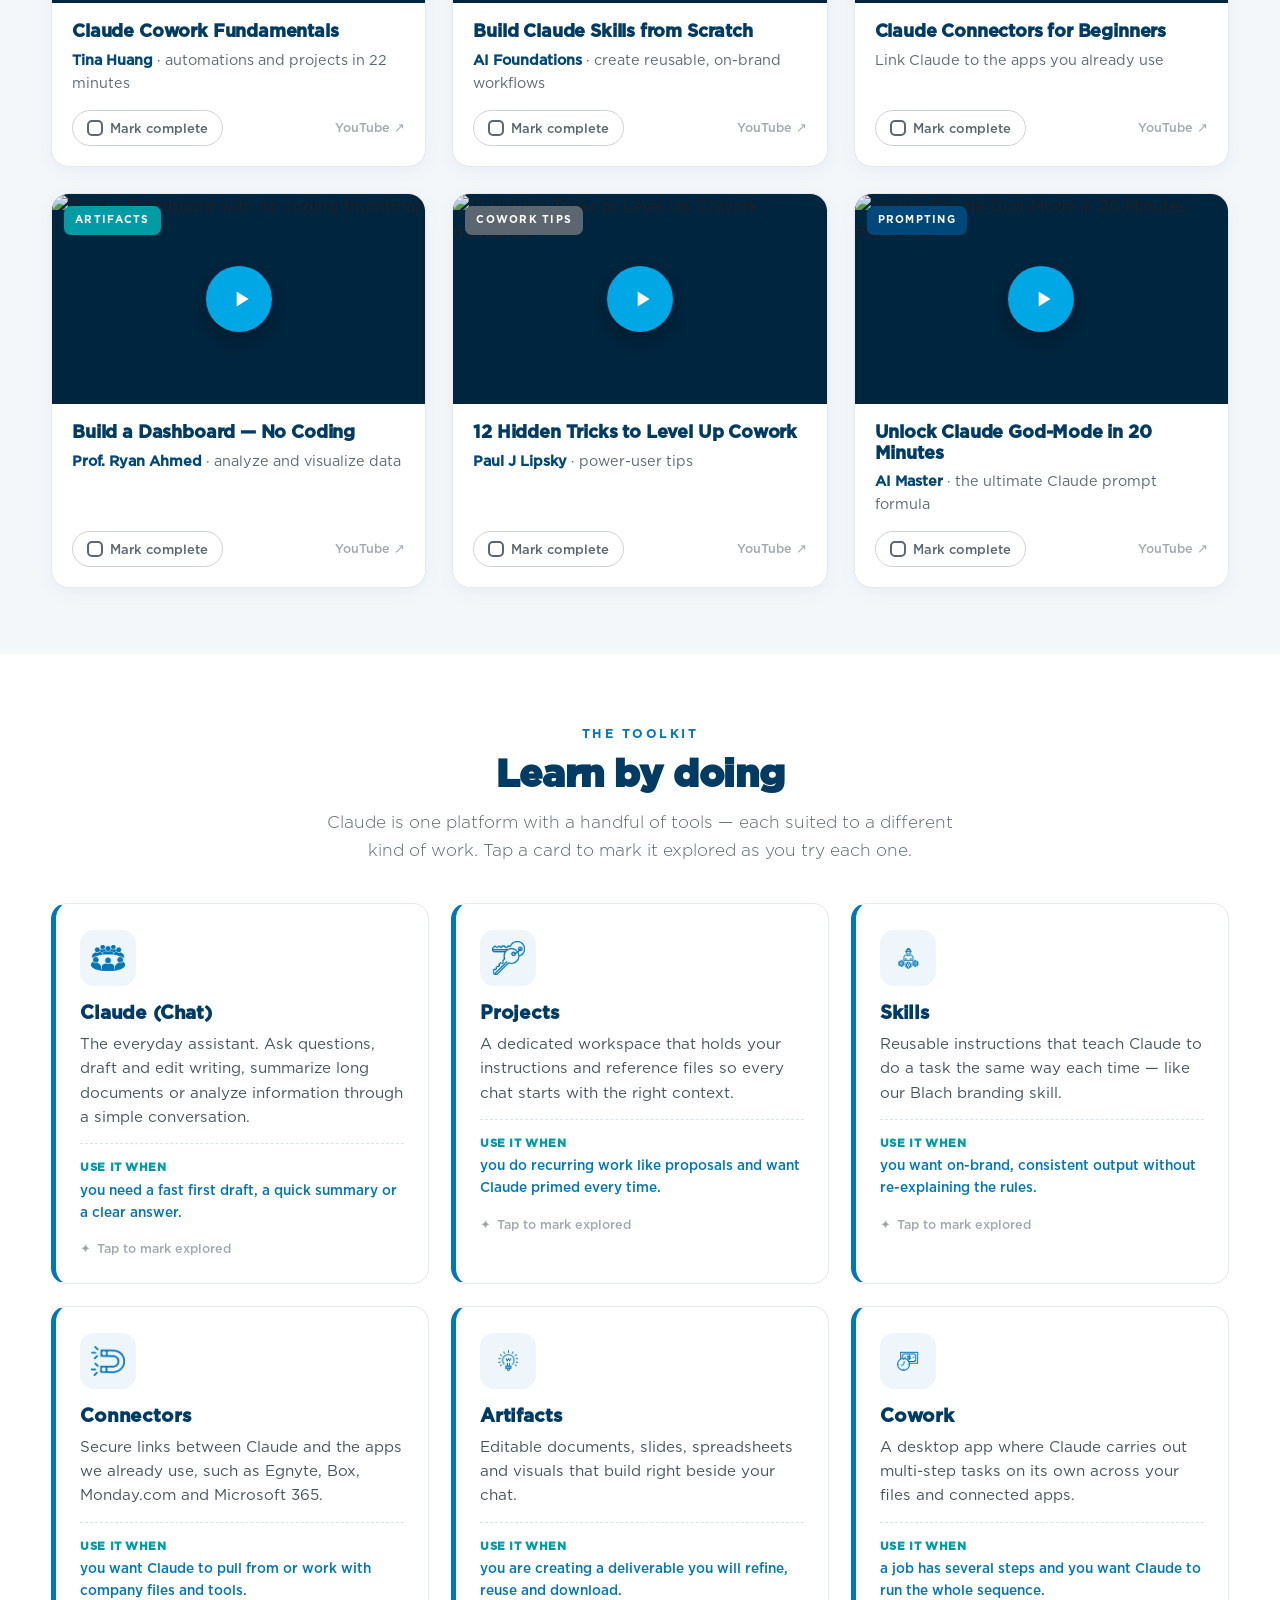
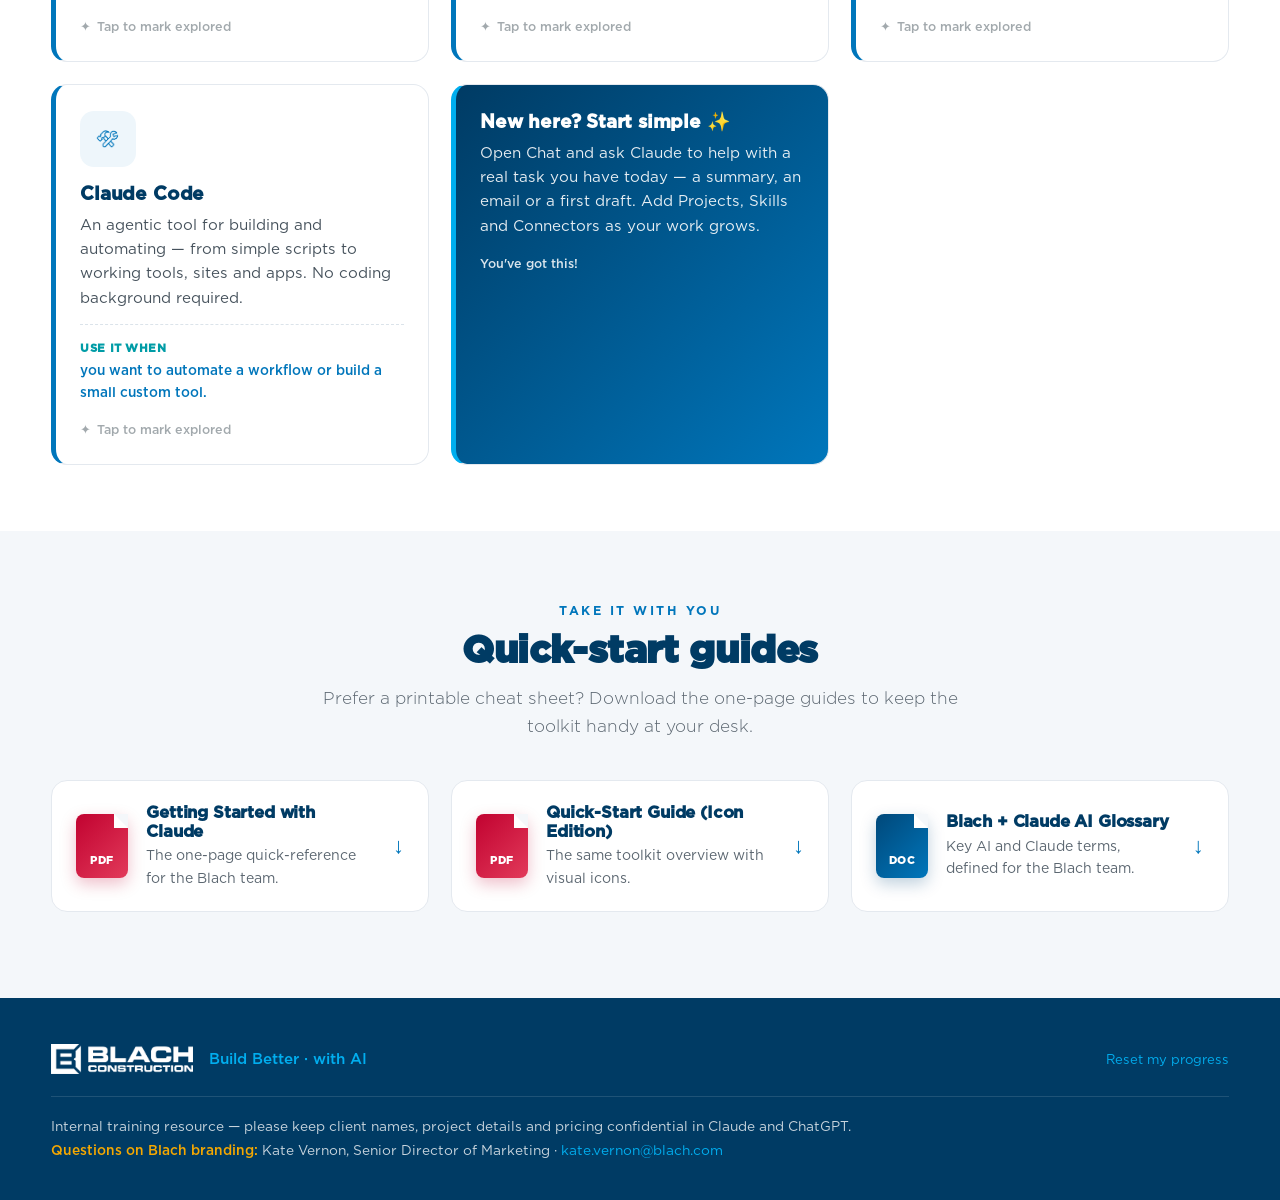
==== commit f17731ea: "Make Home AI-general with a Claude / ChatGPT toggle; add ChatGPT guides - Home is now "Getting Start" ====
--- a/index.html
+++ b/index.html
@@ -3,8 +3,8 @@
 <head>
   <meta charset="UTF-8" />
   <meta name="viewport" content="width=device-width, initial-scale=1.0" />
-  <title>Blach AI Training Hub — Getting Started with Claude</title>
-  <meta name="description" content="Blach Construction's AI training hub. Watch, do, and explore your way to using Claude in your workday." />
+  <title>Blach AI Training Hub — Getting Started with AI</title>
+  <meta name="description" content="Blach Construction's AI training hub. Watch, do, and explore your way to using Claude or ChatGPT in your workday." />
   <link rel="icon" type="image/png" href="assets/img/blach-logo-bug-blue.png" />
   <link rel="preconnect" href="https://i.ytimg.com" />
   <link rel="preconnect" href="https://www.youtube-nocookie.com" />
@@ -26,7 +26,6 @@
         <a href="#watch">Watch &amp; Learn</a>
         <a href="#toolkit">The Toolkit</a>
         <a href="#guides">Guides</a>
-        <a href="chatgpt.html">ChatGPT</a>
         <div class="nav-dd">
           <button type="button" aria-haspopup="true" aria-expanded="false">Departments <span class="caret">▼</span></button>
           <div class="menu" role="menu">
@@ -54,9 +53,13 @@
   <section class="hero">
     <span class="blob b1"></span><span class="blob b2"></span><span class="blob b3"></span>
     <div class="wrap">
-      <span class="eyebrow">Build Better · with AI</span>
-      <h1>Getting Started with <span class="accent">Claude</span></h1>
-      <p class="lede">Your friendly home base for learning the AI tools we use at Blach. Watch a video, try it yourself, and explore at your own pace — we'll keep track of where you left off.</p>
+      <div class="ai-toggle" role="radiogroup" aria-label="Show tutorials for" data-active="claude">
+        <span class="knob" aria-hidden="true"></span>
+        <button type="button" role="radio" aria-checked="true" data-value="claude">Claude</button>
+        <button type="button" role="radio" aria-checked="false" data-value="chatgpt">ChatGPT</button>
+      </div>
+      <h1>Getting Started with <span class="accent">AI</span></h1>
+      <p class="lede">Your friendly home base for learning the AI tools we use at Blach. Pick Claude or ChatGPT above — whichever you've been set up with — then watch a video, try it yourself, and explore at your own pace. We'll keep track of where you left off.</p>
       <div class="hero-cta">
         <a href="#watch" class="btn btn-primary">
           <svg width="18" height="18" viewBox="0 0 24 24" fill="currentColor"><path d="M8 5v14l11-7z"/></svg>
@@ -86,6 +89,7 @@
   <!-- ============ WATCH & LEARN ============ -->
   <section class="block" id="watch">
     <div class="wrap">
+      <div class="track" data-track="claude">
       <div class="section-head reveal">
         <span class="kicker">Watch &amp; Learn</span>
         <h2>Learn by watching</h2>
@@ -243,12 +247,230 @@
         </article>
 
       </div>
+      </div>
+
+      <div class="track" data-track="chatgpt" hidden>
+      <div class="section-head reveal">
+        <span class="kicker">Watch &amp; Learn</span>
+        <h2>Learn by watching</h2>
+        <p>Four short steps, two videos each. Press play to start — clicking a video marks it complete, or use the button to track it yourself.</p>
+      </div>
+
+      <div class="step-head reveal">
+        <span class="kicker">Step 1 · The basics</span>
+        <h3>Getting started with ChatGPT</h3>
+        <p>Two beginner walkthroughs — how ChatGPT works and how to use it for real, everyday work. Press play to start; clicking a video marks it complete, or use the button to track it yourself.</p>
+      </div>
+
+      <div class="video-grid pair">
+
+        <!-- FULL TUTORIAL -->
+        <article class="video-card reveal" data-id="1XwbIoO1RqM" data-title="FULL ChatGPT Tutorial For Beginners in 2026">
+          <div class="vc-media">
+            <span class="vc-badge start">Start here</span>
+            <span class="vc-done-flag"><svg viewBox="0 0 24 24"><path d="M9 16.2 4.8 12l-1.4 1.4L9 19 21 7l-1.4-1.4z"/></svg></span>
+            <img class="thumb" loading="lazy" src="https://i.ytimg.com/vi/1XwbIoO1RqM/hqdefault.jpg" alt="Full ChatGPT tutorial for beginners thumbnail" />
+            <div class="vc-play"><span class="pbtn"><svg viewBox="0 0 24 24"><path d="M8 5v14l11-7z"/></svg></span></div>
+          </div>
+          <div class="vc-body">
+            <h3>Full ChatGPT Tutorial for Beginners (2026)</h3>
+            <p class="author"><b>AI Foundations</b> · a guided tour of the basics</p>
+            <div class="vc-foot">
+              <button class="mark-btn" type="button">
+                <span class="box"><svg viewBox="0 0 24 24"><path d="M9 16.2 4.8 12l-1.4 1.4L9 19 21 7l-1.4-1.4z"/></svg></span>
+                <span class="label">Mark complete</span>
+              </button>
+              <a class="yt-link" href="https://www.youtube.com/watch?v=1XwbIoO1RqM" target="_blank" rel="noopener">YouTube ↗</a>
+            </div>
+          </div>
+        </article>
+
+        <!-- GET WORK DONE -->
+        <article class="video-card reveal d1" data-id="poM2n8fBcag" data-title="ChatGPT Tutorial for Beginners: How to Actually Get Work Done with AI">
+          <div class="vc-media">
+            <span class="vc-badge tips">Everyday work</span>
+            <span class="vc-done-flag"><svg viewBox="0 0 24 24"><path d="M9 16.2 4.8 12l-1.4 1.4L9 19 21 7l-1.4-1.4z"/></svg></span>
+            <img class="thumb" loading="lazy" src="https://i.ytimg.com/vi/poM2n8fBcag/hqdefault.jpg" alt="How to actually get work done with ChatGPT thumbnail" />
+            <div class="vc-play"><span class="pbtn"><svg viewBox="0 0 24 24"><path d="M8 5v14l11-7z"/></svg></span></div>
+          </div>
+          <div class="vc-body">
+            <h3>How to Actually Get Work Done with ChatGPT</h3>
+            <p class="author"><b>Kevin Stratvert</b> · putting ChatGPT to work</p>
+            <div class="vc-foot">
+              <button class="mark-btn" type="button">
+                <span class="box"><svg viewBox="0 0 24 24"><path d="M9 16.2 4.8 12l-1.4 1.4L9 19 21 7l-1.4-1.4z"/></svg></span>
+                <span class="label">Mark complete</span>
+              </button>
+              <a class="yt-link" href="https://www.youtube.com/watch?v=poM2n8fBcag" target="_blank" rel="noopener">YouTube ↗</a>
+            </div>
+          </div>
+        </article>
+
+      </div>
+
+      <div class="step-head reveal">
+        <span class="kicker">Step 2 · Skills</span>
+        <h3>Building ChatGPT Skills</h3>
+        <p>Package a repeatable task once so ChatGPT can do it the same way every time. Start with the 101, then go deeper with the full guide.</p>
+      </div>
+
+      <div class="video-grid pair">
+
+        <!-- SKILLS 101 -->
+        <article class="video-card reveal" data-id="w49OfWDTTDo" data-title="AI Skills 101: How to Build and Use Skills in ChatGPT">
+          <div class="vc-media">
+            <span class="vc-badge skills">Skills 101</span>
+            <span class="vc-done-flag"><svg viewBox="0 0 24 24"><path d="M9 16.2 4.8 12l-1.4 1.4L9 19 21 7l-1.4-1.4z"/></svg></span>
+            <img class="thumb" loading="lazy" src="https://i.ytimg.com/vi/w49OfWDTTDo/hqdefault.jpg" alt="AI Skills 101 thumbnail" />
+            <div class="vc-play"><span class="pbtn"><svg viewBox="0 0 24 24"><path d="M8 5v14l11-7z"/></svg></span></div>
+          </div>
+          <div class="vc-body">
+            <h3>AI Skills 101: Build and Use Skills in ChatGPT</h3>
+            <p class="author"><b>Kyle Balmer</b> · what Skills are and how to use them</p>
+            <div class="vc-foot">
+              <button class="mark-btn" type="button">
+                <span class="box"><svg viewBox="0 0 24 24"><path d="M9 16.2 4.8 12l-1.4 1.4L9 19 21 7l-1.4-1.4z"/></svg></span>
+                <span class="label">Mark complete</span>
+              </button>
+              <a class="yt-link" href="https://www.youtube.com/watch?v=w49OfWDTTDo" target="_blank" rel="noopener">YouTube ↗</a>
+            </div>
+          </div>
+        </article>
+
+        <!-- SKILLS FULL GUIDE -->
+        <article class="video-card reveal d1" data-id="JxQsEklz9eA" data-title="How to Build ChatGPT Skills Better Than 99% of People">
+          <div class="vc-media">
+            <span class="vc-badge workflows">Full guide</span>
+            <span class="vc-done-flag"><svg viewBox="0 0 24 24"><path d="M9 16.2 4.8 12l-1.4 1.4L9 19 21 7l-1.4-1.4z"/></svg></span>
+            <img class="thumb" loading="lazy" src="https://i.ytimg.com/vi/JxQsEklz9eA/hqdefault.jpg" alt="How to build ChatGPT Skills full guide thumbnail" />
+            <div class="vc-play"><span class="pbtn"><svg viewBox="0 0 24 24"><path d="M8 5v14l11-7z"/></svg></span></div>
+          </div>
+          <div class="vc-body">
+            <h3>How to Build ChatGPT Skills (Full Guide)</h3>
+            <p class="author"><b>9x</b> · building better Skills, step by step</p>
+            <div class="vc-foot">
+              <button class="mark-btn" type="button">
+                <span class="box"><svg viewBox="0 0 24 24"><path d="M9 16.2 4.8 12l-1.4 1.4L9 19 21 7l-1.4-1.4z"/></svg></span>
+                <span class="label">Mark complete</span>
+              </button>
+              <a class="yt-link" href="https://www.youtube.com/watch?v=JxQsEklz9eA" target="_blank" rel="noopener">YouTube ↗</a>
+            </div>
+          </div>
+        </article>
+
+      </div>
+
+      <div class="step-head reveal">
+        <span class="kicker">Step 3 · Pages &amp; Spaces</span>
+        <h3>Organizing work in Pages &amp; Spaces</h3>
+        <p>Keep related chats, files and documents together. Get the plain-language overview first, then see real use cases for Spaces.</p>
+      </div>
+
+      <div class="video-grid pair">
+
+        <!-- PAGES & SPACES EXPLAINED -->
+        <article class="video-card reveal" data-id="rSDazS8If3g" data-title="ChatGPT Pages & Spaces Explained Simply">
+          <div class="vc-media">
+            <span class="vc-badge cowork">Explained</span>
+            <span class="vc-done-flag"><svg viewBox="0 0 24 24"><path d="M9 16.2 4.8 12l-1.4 1.4L9 19 21 7l-1.4-1.4z"/></svg></span>
+            <img class="thumb" loading="lazy" src="https://i.ytimg.com/vi/rSDazS8If3g/hqdefault.jpg" alt="ChatGPT Pages and Spaces explained thumbnail" />
+            <div class="vc-play"><span class="pbtn"><svg viewBox="0 0 24 24"><path d="M8 5v14l11-7z"/></svg></span></div>
+          </div>
+          <div class="vc-body">
+            <h3>ChatGPT Pages &amp; Spaces Explained Simply</h3>
+            <p class="author"><b>The AI Cyclops Workshops</b> · a beginner's guide</p>
+            <div class="vc-foot">
+              <button class="mark-btn" type="button">
+                <span class="box"><svg viewBox="0 0 24 24"><path d="M9 16.2 4.8 12l-1.4 1.4L9 19 21 7l-1.4-1.4z"/></svg></span>
+                <span class="label">Mark complete</span>
+              </button>
+              <a class="yt-link" href="https://www.youtube.com/watch?v=rSDazS8If3g" target="_blank" rel="noopener">YouTube ↗</a>
+            </div>
+          </div>
+        </article>
+
+        <!-- SPACE USE CASES -->
+        <article class="video-card reveal d1" data-id="RWCljagU6no" data-title="ChatGPT Space: 7 Incredible Use Cases">
+          <div class="vc-media">
+            <span class="vc-badge strategy">Use cases</span>
+            <span class="vc-done-flag"><svg viewBox="0 0 24 24"><path d="M9 16.2 4.8 12l-1.4 1.4L9 19 21 7l-1.4-1.4z"/></svg></span>
+            <img class="thumb" loading="lazy" src="https://i.ytimg.com/vi/RWCljagU6no/hqdefault.jpg" alt="ChatGPT Space use cases thumbnail" />
+            <div class="vc-play"><span class="pbtn"><svg viewBox="0 0 24 24"><path d="M8 5v14l11-7z"/></svg></span></div>
+          </div>
+          <div class="vc-body">
+            <h3>ChatGPT Spaces: 7 Use Cases to Try</h3>
+            <p class="author"><b>Paul J Lipsky</b> · practical ways to use Spaces</p>
+            <div class="vc-foot">
+              <button class="mark-btn" type="button">
+                <span class="box"><svg viewBox="0 0 24 24"><path d="M9 16.2 4.8 12l-1.4 1.4L9 19 21 7l-1.4-1.4z"/></svg></span>
+                <span class="label">Mark complete</span>
+              </button>
+              <a class="yt-link" href="https://www.youtube.com/watch?v=RWCljagU6no" target="_blank" rel="noopener">YouTube ↗</a>
+            </div>
+          </div>
+        </article>
+
+      </div>
+
+      <div class="step-head reveal">
+        <span class="kicker">Step 4 · Sites</span>
+        <h3>Building with ChatGPT Sites</h3>
+        <p>Turn a prompt into a working web page. Follow the step-by-step tutorial, then see how far you can take it.</p>
+      </div>
+
+      <div class="video-grid pair">
+
+        <!-- SITES TUTORIAL -->
+        <article class="video-card reveal" data-id="OBdEOAObniA" data-title="Build websites with ChatGPT: ChatGPT Sites Tutorial">
+          <div class="vc-media">
+            <span class="vc-badge connect">Tutorial</span>
+            <span class="vc-done-flag"><svg viewBox="0 0 24 24"><path d="M9 16.2 4.8 12l-1.4 1.4L9 19 21 7l-1.4-1.4z"/></svg></span>
+            <img class="thumb" loading="lazy" src="https://i.ytimg.com/vi/OBdEOAObniA/hqdefault.jpg" alt="ChatGPT Sites tutorial thumbnail" />
+            <div class="vc-play"><span class="pbtn"><svg viewBox="0 0 24 24"><path d="M8 5v14l11-7z"/></svg></span></div>
+          </div>
+          <div class="vc-body">
+            <h3>Build Websites with ChatGPT Sites</h3>
+            <p class="author"><b>Lukas Margerie</b> · a Sites walkthrough</p>
+            <div class="vc-foot">
+              <button class="mark-btn" type="button">
+                <span class="box"><svg viewBox="0 0 24 24"><path d="M9 16.2 4.8 12l-1.4 1.4L9 19 21 7l-1.4-1.4z"/></svg></span>
+                <span class="label">Mark complete</span>
+              </button>
+              <a class="yt-link" href="https://www.youtube.com/watch?v=OBdEOAObniA" target="_blank" rel="noopener">YouTube ↗</a>
+            </div>
+          </div>
+        </article>
+
+        <!-- SITES BUILD ANYTHING -->
+        <article class="video-card reveal d1" data-id="mHqSBCHEZOY" data-title="How to Use ChatGPT Sites to Build Anything">
+          <div class="vc-media">
+            <span class="vc-badge design">Go further</span>
+            <span class="vc-done-flag"><svg viewBox="0 0 24 24"><path d="M9 16.2 4.8 12l-1.4 1.4L9 19 21 7l-1.4-1.4z"/></svg></span>
+            <img class="thumb" loading="lazy" src="https://i.ytimg.com/vi/mHqSBCHEZOY/hqdefault.jpg" alt="Use ChatGPT Sites to build anything thumbnail" />
+            <div class="vc-play"><span class="pbtn"><svg viewBox="0 0 24 24"><path d="M8 5v14l11-7z"/></svg></span></div>
+          </div>
+          <div class="vc-body">
+            <h3>How to Use ChatGPT Sites to Build Anything</h3>
+            <p class="author"><b>Riley Brown</b> · pushing Sites further</p>
+            <div class="vc-foot">
+              <button class="mark-btn" type="button">
+                <span class="box"><svg viewBox="0 0 24 24"><path d="M9 16.2 4.8 12l-1.4 1.4L9 19 21 7l-1.4-1.4z"/></svg></span>
+                <span class="label">Mark complete</span>
+              </button>
+              <a class="yt-link" href="https://www.youtube.com/watch?v=mHqSBCHEZOY" target="_blank" rel="noopener">YouTube ↗</a>
+            </div>
+          </div>
+        </article>
+
+      </div>
+      </div>
     </div>
   </section>
 
   <!-- ============ TOOLKIT ============ -->
   <section class="block toolkit-wrap" id="toolkit">
     <div class="wrap">
+      <div class="track" data-track="claude">
       <div class="section-head reveal">
         <span class="kicker">The Toolkit</span>
         <h2>Learn by doing</h2>
@@ -326,6 +548,88 @@
           <span class="tool-explore" style="color:rgba(255,255,255,0.85);">You've got this!</span>
         </article>
 
+      </div>
+      </div>
+
+      <div class="track" data-track="chatgpt" hidden>
+      <div class="section-head reveal">
+        <span class="kicker">The Toolkit</span>
+        <h2>Learn by doing</h2>
+        <p>ChatGPT is one platform with a handful of tools — each suited to a different kind of work. Tap a card to mark it explored as you try each one.</p>
+      </div>
+
+      <div class="tool-grid">
+
+        <article class="tool-card reveal" data-key="gpt-chat">
+          <div class="check-corner"><svg viewBox="0 0 24 24"><path d="M9 16.2 4.8 12l-1.4 1.4L9 19 21 7l-1.4-1.4z"/></svg></div>
+          <div class="ti"><img src="assets/icons/chat.png" alt="" /></div>
+          <h3>ChatGPT (Chat)</h3>
+          <p class="desc">The everyday assistant. Ask questions, draft and edit writing, summarize documents, search the web or run deep research through a simple conversation.</p>
+          <span class="useit"><b>Use it when</b>you need a fast first draft, a quick summary or a clear answer.</span>
+          <span class="tool-explore">✦ <span class="label">Tap to mark explored</span></span>
+        </article>
+
+        <article class="tool-card reveal d1" data-key="gpt-projects">
+          <div class="check-corner"><svg viewBox="0 0 24 24"><path d="M9 16.2 4.8 12l-1.4 1.4L9 19 21 7l-1.4-1.4z"/></svg></div>
+          <div class="ti"><img src="assets/icons/projects.png" alt="" /></div>
+          <h3>Projects</h3>
+          <p class="desc">A shared folder that keeps related chats, files and instructions together so every chat inside it starts with the right context.</p>
+          <span class="useit"><b>Use it when</b>you do recurring work like proposals and want ChatGPT primed every time.</span>
+          <span class="tool-explore">✦ <span class="label">Tap to mark explored</span></span>
+        </article>
+
+        <article class="tool-card reveal d2" data-key="gpt-skills">
+          <div class="check-corner"><svg viewBox="0 0 24 24"><path d="M9 16.2 4.8 12l-1.4 1.4L9 19 21 7l-1.4-1.4z"/></svg></div>
+          <div class="ti"><img src="assets/icons/skills.png" alt="" /></div>
+          <h3>Skills</h3>
+          <p class="desc">Saved, reusable workflows that ChatGPT applies when they fit the task — like our Blach branding and Blach voice skills.</p>
+          <span class="useit"><b>Use it when</b>you want on-brand, consistent output without re-explaining the rules.</span>
+          <span class="tool-explore">✦ <span class="label">Tap to mark explored</span></span>
+        </article>
+
+        <article class="tool-card reveal" data-key="gpt-apps">
+          <div class="check-corner"><svg viewBox="0 0 24 24"><path d="M9 16.2 4.8 12l-1.4 1.4L9 19 21 7l-1.4-1.4z"/></svg></div>
+          <div class="ti"><img src="assets/icons/apps.png" alt="" /></div>
+          <h3>Apps (Connectors)</h3>
+          <p class="desc">Secure links between ChatGPT and the tools we already use, such as Microsoft 365 — with more Blach tools added as they're approved.</p>
+          <span class="useit"><b>Use it when</b>you want ChatGPT to look things up in company files and tools.</span>
+          <span class="tool-explore">✦ <span class="label">Tap to mark explored</span></span>
+        </article>
+
+        <article class="tool-card reveal d1" data-key="gpt-space">
+          <div class="check-corner"><svg viewBox="0 0 24 24"><path d="M9 16.2 4.8 12l-1.4 1.4L9 19 21 7l-1.4-1.4z"/></svg></div>
+          <div class="ti"><img src="assets/icons/space.png" alt="" /></div>
+          <h3>Space &amp; Pages</h3>
+          <p class="desc">Editable pages — briefs, meeting notes, team updates — organized into spaces you can share. Teammates with access can edit live.</p>
+          <span class="useit"><b>Use it when</b>you're writing a document you'll keep refining and share with the team.</span>
+          <span class="tool-explore">✦ <span class="label">Tap to mark explored</span></span>
+        </article>
+
+        <article class="tool-card reveal d2" data-key="gpt-sites">
+          <div class="check-corner"><svg viewBox="0 0 24 24"><path d="M9 16.2 4.8 12l-1.4 1.4L9 19 21 7l-1.4-1.4z"/></svg></div>
+          <div class="ti"><img src="assets/icons/sites.png" alt="" /></div>
+          <h3>Sites</h3>
+          <p class="desc">Turn a prompt into a working web page or lightweight app — a tracker, dashboard or portal. New sites are private until you share them.</p>
+          <span class="useit"><b>Use it when</b>you want a simple interactive page without writing code.</span>
+          <span class="tool-explore">✦ <span class="label">Tap to mark explored</span></span>
+        </article>
+
+        <article class="tool-card reveal" data-key="gpt-work">
+          <div class="check-corner"><svg viewBox="0 0 24 24"><path d="M9 16.2 4.8 12l-1.4 1.4L9 19 21 7l-1.4-1.4z"/></svg></div>
+          <div class="ti"><img src="assets/icons/work.png" alt="" /></div>
+          <h3>Work</h3>
+          <p class="desc">ChatGPT's agent mode for longer jobs. It plans and carries out multi-step work — research, spreadsheets, decks, reports — and checks with you before important actions.</p>
+          <span class="useit"><b>Use it when</b>a job has several steps and you want ChatGPT to run the whole sequence.</span>
+          <span class="tool-explore">✦ <span class="label">Tap to mark explored</span></span>
+        </article>
+
+        <article class="tool-card promo reveal d1" style="border-left-color:var(--cyan);background:linear-gradient(135deg,#003B64,#0076BB);color:#fff;cursor:default;">
+          <h3 style="color:#fff;">New here? Start simple ✨</h3>
+          <p class="desc" style="color:rgba(255,255,255,0.9);">Open Chat and ask ChatGPT to help with a real task you have today — a summary, an email or a first draft. Add Projects, Skills and Apps as your work grows.</p>
+          <span class="tool-explore" style="color:rgba(255,255,255,0.85);">You've got this!</span>
+        </article>
+
+      </div>
       </div>
     </div>
   </section>
@@ -338,7 +642,7 @@
         <h2>Quick-start guides</h2>
         <p>Prefer a printable cheat sheet? Download the one-page guides to keep the toolkit handy at your desk.</p>
       </div>
-      <div class="guide-grid">
+      <div class="guide-grid track" data-track="claude">
         <a class="guide-card reveal" href="assets/guides/Claude_Quick_Start_Guide.pdf" target="_blank" rel="noopener" download>
           <div class="gicon"><span>PDF</span></div>
           <div class="gtext">
@@ -364,6 +668,32 @@
           <div class="dl">↓</div>
         </a>
       </div>
+      <div class="guide-grid track" data-track="chatgpt" hidden>
+        <a class="guide-card reveal" href="assets/guides/ChatGPT_Quick_Start_Guide.pdf" target="_blank" rel="noopener" download>
+          <div class="gicon"><span>PDF</span></div>
+          <div class="gtext">
+            <h3>Getting Started with ChatGPT</h3>
+            <p>The one-page quick-reference for the Blach team.</p>
+          </div>
+          <div class="dl">↓</div>
+        </a>
+        <a class="guide-card reveal d1" href="assets/guides/ChatGPT_Quick_Start_Guide_Icons.pdf" target="_blank" rel="noopener" download>
+          <div class="gicon"><span>PDF</span></div>
+          <div class="gtext">
+            <h3>Quick-Start Guide (Icon Edition)</h3>
+            <p>The same toolkit overview with visual icons.</p>
+          </div>
+          <div class="dl">↓</div>
+        </a>
+        <a class="guide-card reveal d2" href="assets/guides/Blach_ChatGPT_AI_Glossary.docx" target="_blank" rel="noopener" download>
+          <div class="gicon" style="background:linear-gradient(135deg,var(--dark-blue),var(--blach-blue));box-shadow:0 6px 16px rgba(0,72,122,0.25);"><span>DOC</span></div>
+          <div class="gtext">
+            <h3>Blach + ChatGPT AI Glossary</h3>
+            <p>Key AI and ChatGPT terms, defined for the Blach team.</p>
+          </div>
+          <div class="dl">↓</div>
+        </a>
+      </div>
     </div>
   </section>
 
@@ -376,7 +706,7 @@
         <a href="#" id="reset-progress" style="margin-left:auto;font-size:0.82rem;">Reset my progress</a>
       </div>
       <div class="note">
-        Internal training resource — please keep client names, project details and pricing confidential in Claude.<br />
+        Internal training resource — please keep client names, project details and pricing confidential in Claude and ChatGPT.<br />
         <span class="warn">Questions on Blach branding:</span> Kate Vernon, Senior Director of Marketing · <a href="mailto:kate.vernon@blach.com">kate.vernon@blach.com</a>
       </div>
     </div>
--- a/css/styles.css
+++ b/css/styles.css
@@ -146,6 +146,33 @@
   padding: 7px 16px; border: 1px solid rgba(0,174,239,0.5); border-radius: 999px;
   background: rgba(0,174,239,0.08);
 }
+/* Claude / ChatGPT track switch (home hero) */
+.ai-toggle {
+  position: relative; z-index: 2; display: inline-grid; grid-template-columns: 1fr 1fr;
+  padding: 6px; margin-bottom: 26px; border-radius: 999px;
+  background: rgba(255,255,255,0.1); border: 1px solid rgba(255,255,255,0.28);
+  box-shadow: inset 0 2px 8px rgba(0,0,0,0.15);
+}
+.ai-toggle button {
+  position: relative; z-index: 1; min-width: 210px; padding: 18px 36px;
+  background: none; border: 0; border-radius: 999px; cursor: pointer;
+  font-family: var(--font-black); font-size: 1.45rem; letter-spacing: 0.01em;
+  color: rgba(255,255,255,0.78); transition: color .3s ease;
+}
+.ai-toggle button:hover { color: #fff; }
+.ai-toggle button[aria-checked="true"] { color: var(--navy); }
+.ai-toggle button:focus-visible { outline: 2px solid var(--cyan); outline-offset: 3px; }
+.ai-toggle .knob {
+  position: absolute; top: 6px; bottom: 6px; left: 6px; width: calc(50% - 6px);
+  border-radius: 999px; background: #fff; box-shadow: 0 6px 18px rgba(0,0,0,0.28);
+  transition: transform .4s cubic-bezier(.2,.8,.2,1);
+}
+.ai-toggle[data-active="chatgpt"] .knob { transform: translateX(100%); }
+.track[hidden] { display: none; }
+@media (max-width: 520px) {
+  .ai-toggle button { min-width: 140px; padding: 14px 18px; font-size: 1.12rem; }
+}
+
 .hero h1 {
   font-family: var(--font-black);
   font-size: clamp(2.3rem, 5.4vw, 4rem); margin-bottom: 18px;
@@ -217,6 +244,14 @@
   display: grid; gap: 26px;
   grid-template-columns: repeat(auto-fill, minmax(330px, 1fr));
 }
+.step-head { margin: 46px 0 20px; }
+.step-head:first-of-type { margin-top: 0; }
+.step-head .kicker {
+  font-family: var(--font-bold); color: var(--blach-blue);
+  font-size: 12px; letter-spacing: 0.2em; text-transform: uppercase;
+}
+.step-head h3 { font-family: var(--font-black); color: var(--navy); font-size: 1.45rem; margin: 4px 0 4px; }
+.step-head p { font-family: var(--font-book); color: var(--dark-grey); font-size: 0.97rem; max-width: 720px; }
 .video-grid.pair { grid-template-columns: repeat(2, 1fr); }
 @media (max-width: 720px) {
   .video-grid.pair { grid-template-columns: 1fr; }
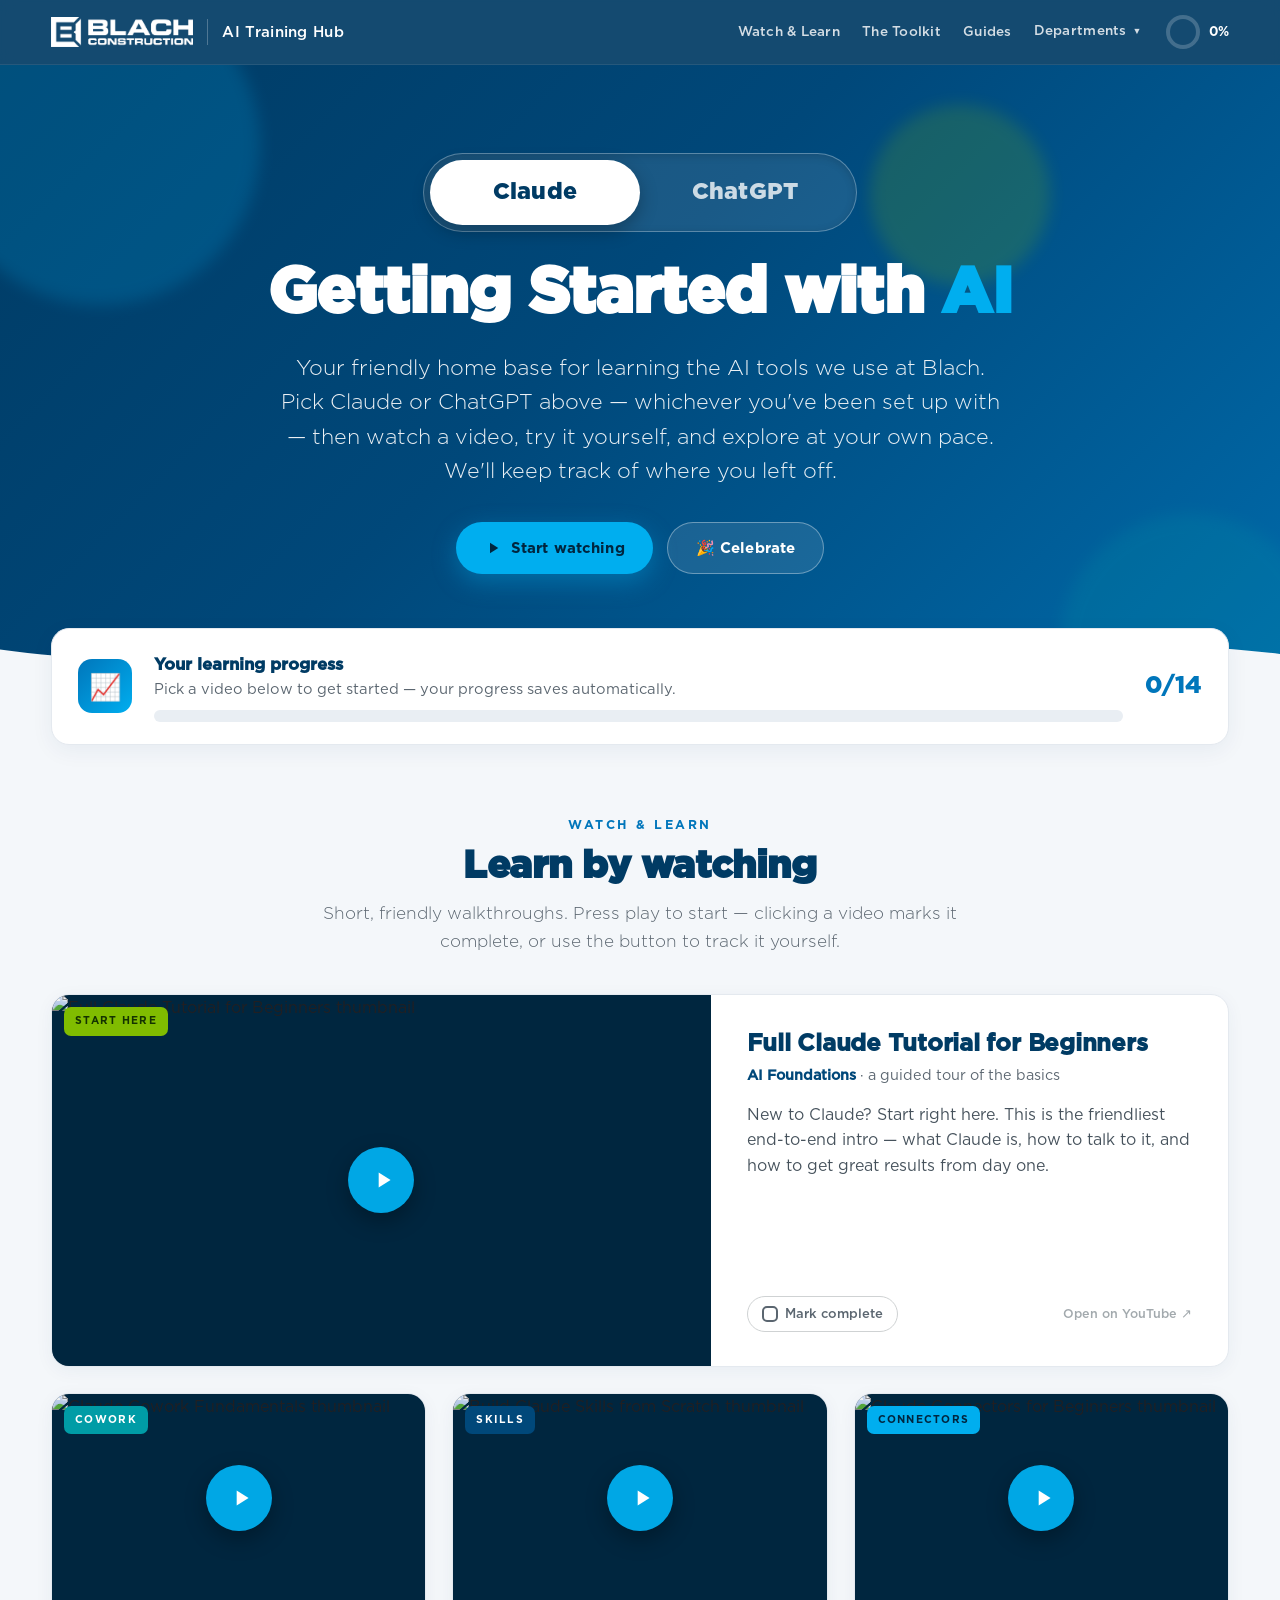
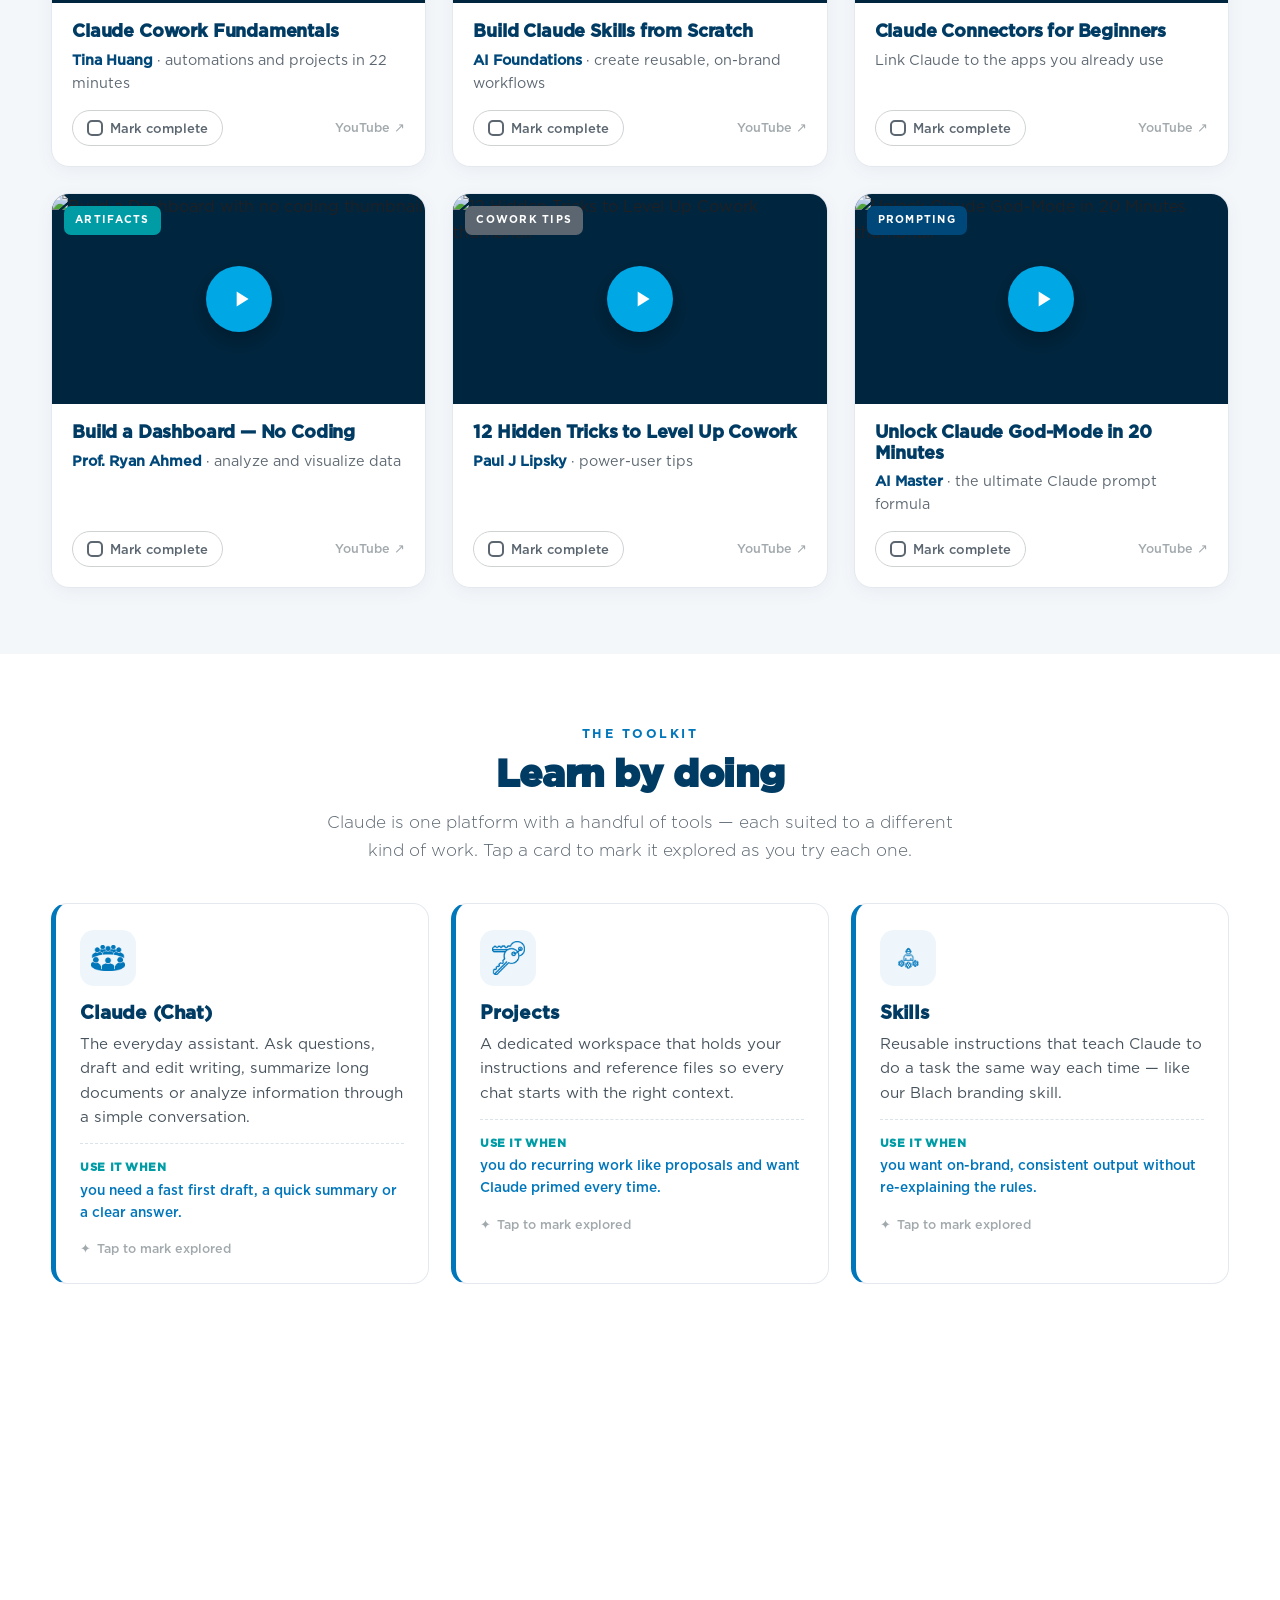
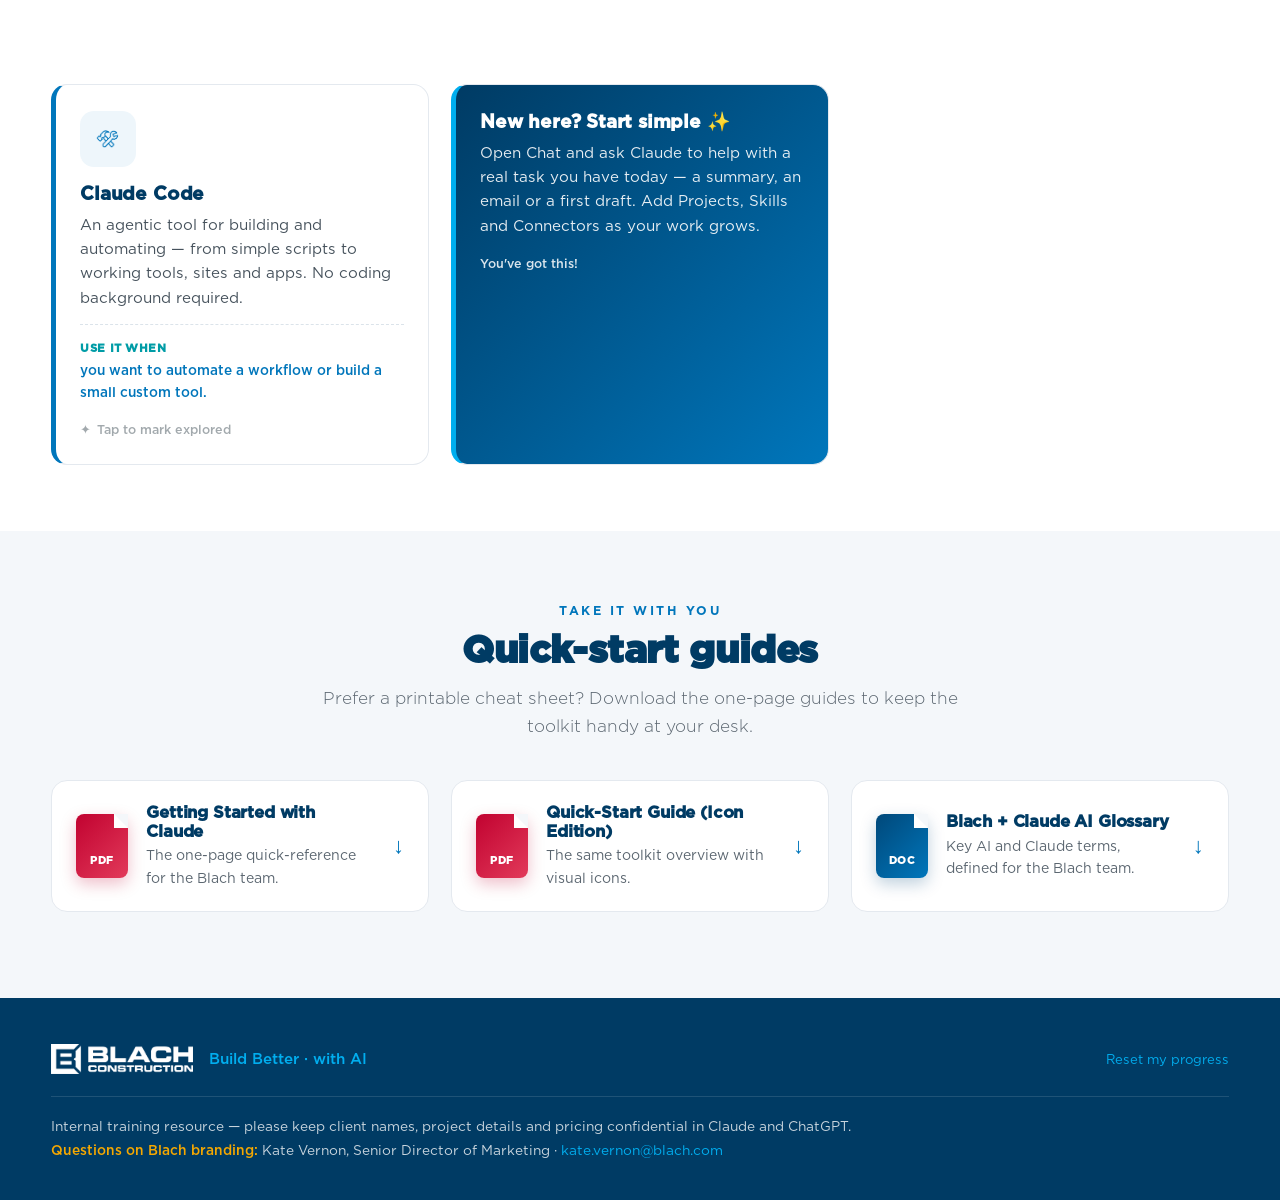
==== commit 9006012b: "ChatGPT track: add Step 2 (Projects) video Adds "Build your first project in ChatGPT" (Morgan DeBaun" ====
--- a/index.html
+++ b/index.html
@@ -253,7 +253,7 @@
       <div class="section-head reveal">
         <span class="kicker">Watch &amp; Learn</span>
         <h2>Learn by watching</h2>
-        <p>Four short steps, two videos each. Press play to start — clicking a video marks it complete, or use the button to track it yourself.</p>
+        <p>Six short steps. Press play to start — clicking a video marks it complete, or use the button to track it yourself.</p>
       </div>
 
       <div class="step-head reveal">
@@ -309,7 +309,39 @@
       </div>
 
       <div class="step-head reveal">
-        <span class="kicker">Step 2 · Skills</span>
+        <span class="kicker">Step 2 · Projects</span>
+        <h3>Setting up a ChatGPT project</h3>
+        <p>Keep related chats, files and instructions in one place so ChatGPT starts every chat with the right context.</p>
+      </div>
+
+      <div class="video-grid pair">
+
+        <!-- PROJECTS -->
+        <article class="video-card featured reveal" data-id="x85BP5Ltjak" data-title="Build your first project in ChatGPT">
+          <div class="vc-media">
+            <span class="vc-badge cowork">Projects</span>
+            <span class="vc-done-flag"><svg viewBox="0 0 24 24"><path d="M9 16.2 4.8 12l-1.4 1.4L9 19 21 7l-1.4-1.4z"/></svg></span>
+            <img class="thumb" loading="lazy" src="https://i.ytimg.com/vi/x85BP5Ltjak/hqdefault.jpg" alt="Build your first project in ChatGPT thumbnail" />
+            <div class="vc-play"><span class="pbtn"><svg viewBox="0 0 24 24"><path d="M8 5v14l11-7z"/></svg></span></div>
+          </div>
+          <div class="vc-body">
+            <h3>Build Your First Project in ChatGPT</h3>
+            <p class="author"><b>Morgan DeBaun</b> · setting up a project step by step</p>
+            <p class="desc" style="font-family:var(--font-book);color:#46525c;margin-bottom:18px;">Great for recurring work like proposals or reports: set up the project once with your files and instructions, and every chat inside it starts already knowing the job.</p>
+            <div class="vc-foot">
+              <button class="mark-btn" type="button">
+                <span class="box"><svg viewBox="0 0 24 24"><path d="M9 16.2 4.8 12l-1.4 1.4L9 19 21 7l-1.4-1.4z"/></svg></span>
+                <span class="label">Mark complete</span>
+              </button>
+              <a class="yt-link" href="https://www.youtube.com/watch?v=x85BP5Ltjak" target="_blank" rel="noopener">Open on YouTube ↗</a>
+            </div>
+          </div>
+        </article>
+
+      </div>
+
+      <div class="step-head reveal">
+        <span class="kicker">Step 3 · Skills</span>
         <h3>Building ChatGPT Skills</h3>
         <p>Package a repeatable task once so ChatGPT can do it the same way every time. Start with the 101, then go deeper with the full guide.</p>
       </div>
@@ -361,7 +393,7 @@
       </div>
 
       <div class="step-head reveal">
-        <span class="kicker">Step 3 · Pages &amp; Spaces</span>
+        <span class="kicker">Step 4 · Pages &amp; Spaces</span>
         <h3>Organizing work in Pages &amp; Spaces</h3>
         <p>Keep related chats, files and documents together. Get the plain-language overview first, then see real use cases for Spaces.</p>
       </div>
@@ -413,7 +445,7 @@
       </div>
 
       <div class="step-head reveal">
-        <span class="kicker">Step 4 · Sites</span>
+        <span class="kicker">Step 5 · Sites</span>
         <h3>Building with ChatGPT Sites</h3>
         <p>Turn a prompt into a working web page. Follow the step-by-step tutorial, then see how far you can take it.</p>
       </div>
@@ -458,6 +490,58 @@
                 <span class="label">Mark complete</span>
               </button>
               <a class="yt-link" href="https://www.youtube.com/watch?v=mHqSBCHEZOY" target="_blank" rel="noopener">YouTube ↗</a>
+            </div>
+          </div>
+        </article>
+
+      </div>
+
+      <div class="step-head reveal">
+        <span class="kicker">Step 6 · Work &amp; Plugins</span>
+        <h3>Handing off bigger jobs</h3>
+        <p>Let Work carry out longer, multi-step tasks for you, then extend ChatGPT with plugins that bundle skills and connected apps.</p>
+      </div>
+
+      <div class="video-grid pair">
+
+        <!-- WORK -->
+        <article class="video-card reveal" data-id="6eO2zwni1TU" data-title="How to Use ChatGPT Work - Complete Beginner Guide">
+          <div class="vc-media">
+            <span class="vc-badge automate">Work</span>
+            <span class="vc-done-flag"><svg viewBox="0 0 24 24"><path d="M9 16.2 4.8 12l-1.4 1.4L9 19 21 7l-1.4-1.4z"/></svg></span>
+            <img class="thumb" loading="lazy" src="https://i.ytimg.com/vi/6eO2zwni1TU/hqdefault.jpg" alt="How to use ChatGPT Work thumbnail" />
+            <div class="vc-play"><span class="pbtn"><svg viewBox="0 0 24 24"><path d="M8 5v14l11-7z"/></svg></span></div>
+          </div>
+          <div class="vc-body">
+            <h3>How to Use ChatGPT Work — Beginner Guide</h3>
+            <p class="author"><b>Teacher's Tech</b> · getting started with Work</p>
+            <div class="vc-foot">
+              <button class="mark-btn" type="button">
+                <span class="box"><svg viewBox="0 0 24 24"><path d="M9 16.2 4.8 12l-1.4 1.4L9 19 21 7l-1.4-1.4z"/></svg></span>
+                <span class="label">Mark complete</span>
+              </button>
+              <a class="yt-link" href="https://www.youtube.com/watch?v=6eO2zwni1TU" target="_blank" rel="noopener">YouTube ↗</a>
+            </div>
+          </div>
+        </article>
+
+        <!-- PLUGINS -->
+        <article class="video-card reveal d1" data-id="pKwRNdDtai0" data-title="Plugins in ChatGPT">
+          <div class="vc-media">
+            <span class="vc-badge connectors">Plugins</span>
+            <span class="vc-done-flag"><svg viewBox="0 0 24 24"><path d="M9 16.2 4.8 12l-1.4 1.4L9 19 21 7l-1.4-1.4z"/></svg></span>
+            <img class="thumb" loading="lazy" src="https://i.ytimg.com/vi/pKwRNdDtai0/hqdefault.jpg" alt="Plugins in ChatGPT thumbnail" />
+            <div class="vc-play"><span class="pbtn"><svg viewBox="0 0 24 24"><path d="M8 5v14l11-7z"/></svg></span></div>
+          </div>
+          <div class="vc-body">
+            <h3>Plugins in ChatGPT</h3>
+            <p class="author"><b>OpenAI</b> · the official overview</p>
+            <div class="vc-foot">
+              <button class="mark-btn" type="button">
+                <span class="box"><svg viewBox="0 0 24 24"><path d="M9 16.2 4.8 12l-1.4 1.4L9 19 21 7l-1.4-1.4z"/></svg></span>
+                <span class="label">Mark complete</span>
+              </button>
+              <a class="yt-link" href="https://www.youtube.com/watch?v=pKwRNdDtai0" target="_blank" rel="noopener">YouTube ↗</a>
             </div>
           </div>
         </article>
@@ -609,7 +693,7 @@
           <div class="check-corner"><svg viewBox="0 0 24 24"><path d="M9 16.2 4.8 12l-1.4 1.4L9 19 21 7l-1.4-1.4z"/></svg></div>
           <div class="ti"><img src="assets/icons/sites.png" alt="" /></div>
           <h3>Sites</h3>
-          <p class="desc">Turn a prompt into a working web page or lightweight app — a tracker, dashboard or portal. New sites are private until you share them.</p>
+          <p class="desc">Ask Work to build a web page or lightweight app — a tracker, dashboard or portal. New sites are private until you share them.</p>
           <span class="useit"><b>Use it when</b>you want a simple interactive page without writing code.</span>
           <span class="tool-explore">✦ <span class="label">Tap to mark explored</span></span>
         </article>
--- a/css/styles.css
+++ b/css/styles.css
@@ -148,8 +148,8 @@
 }
 /* Claude / ChatGPT track switch (home hero) */
 .ai-toggle {
-  position: relative; z-index: 2; display: inline-grid; grid-template-columns: 1fr 1fr;
-  padding: 6px; margin-bottom: 26px; border-radius: 999px;
+  position: relative; z-index: 2; display: grid; grid-template-columns: 1fr 1fr;
+  width: max-content; max-width: 100%; padding: 6px; margin: 0 auto 26px; border-radius: 999px;
   background: rgba(255,255,255,0.1); border: 1px solid rgba(255,255,255,0.28);
   box-shadow: inset 0 2px 8px rgba(0,0,0,0.15);
 }
